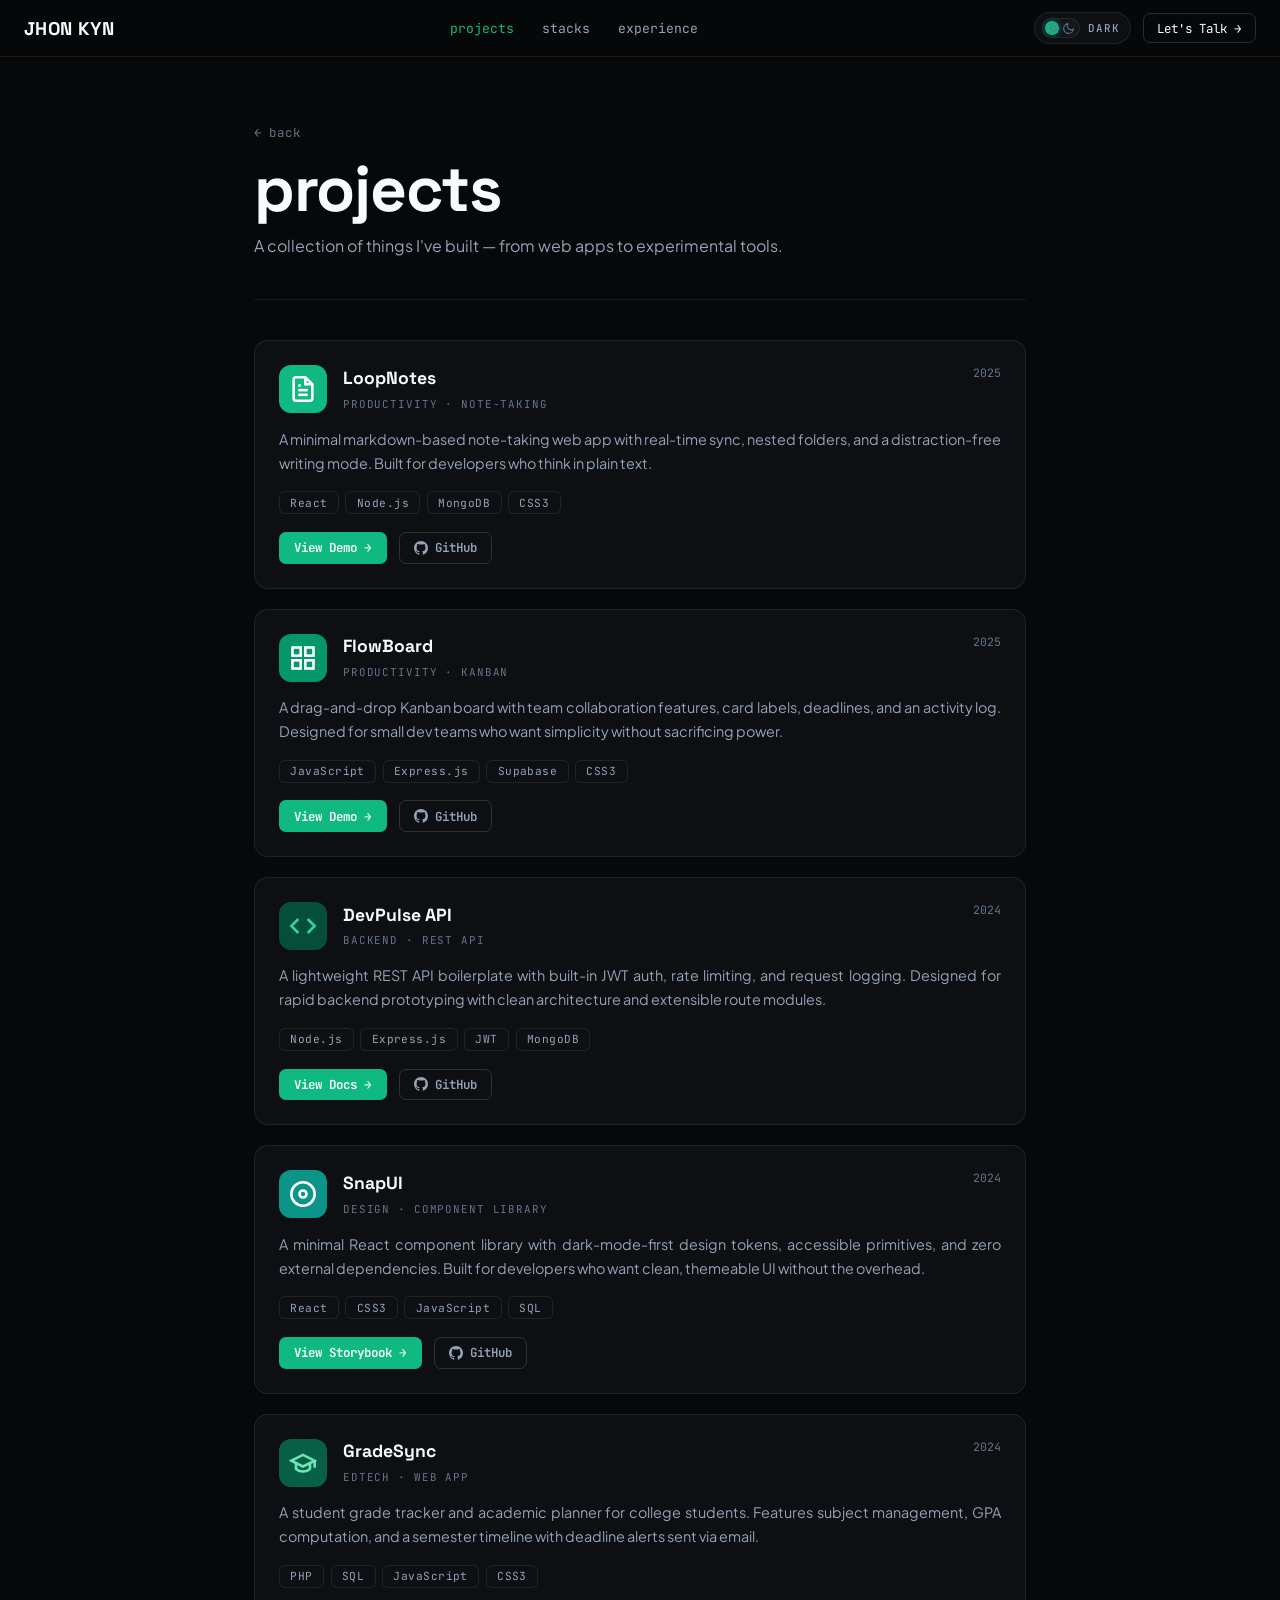
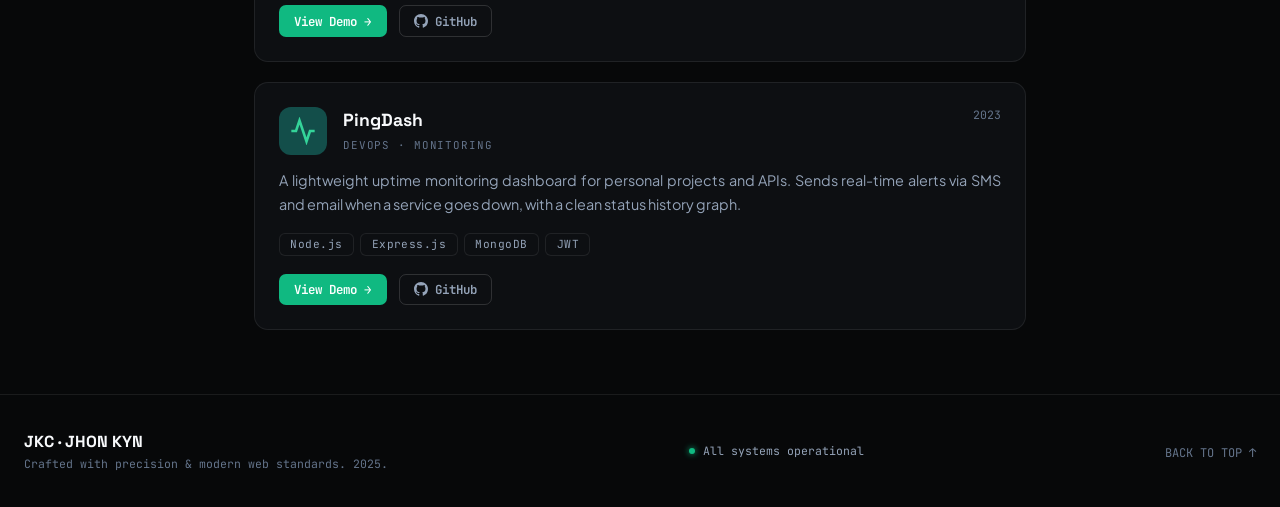
==== projects.html @ 09bbe8d1 "feat: move projects and stacks to dedicated screens, filter tech stack" ====
<!DOCTYPE html>
<html lang="en" data-theme="dark">
<head>
  <meta charset="UTF-8">
  <meta name="viewport" content="width=device-width, initial-scale=1.0">
  <title>Projects — Jhon Kyn Cabrigas</title>
  <link rel="preconnect" href="https://fonts.googleapis.com">
  <link rel="preconnect" href="https://fonts.gstatic.com" crossorigin>
  <link href="https://fonts.googleapis.com/css2?family=JetBrains+Mono:ital,wght@0,300;0,400;0,500;0,700;1,400&family=Plus+Jakarta+Sans:wght@300;400;500;600;700;800&family=Space+Grotesk:wght@400;500;600;700;900&display=swap" rel="stylesheet">
  <link rel="stylesheet" href="style.css">
  <link rel="stylesheet" href="subpage.css">
  <link rel="icon" type="image/svg+xml" href="data:image/svg+xml,<svg xmlns='http://www.w3.org/2000/svg' viewBox='0 0 100 100'><rect width='100' height='100' rx='20' fill='%2308090a'/><text x='50' y='64' font-family='sans-serif' font-size='42' font-weight='900' fill='%2310b981' text-anchor='middle'>JKC</text></svg>">
</head>
<body>

  <header class="site-header" id="site-header">
    <div class="header-inner">
      <a href="index.html" class="brand-identity">
        <span class="brand-name">JHON KYN</span>
      </a>

      <nav class="desktop-nav" aria-label="Main Navigation">
        <a href="projects.html" class="nav-link nav-active">projects</a>
        <a href="stacks.html" class="nav-link">stacks</a>
        <a href="index.html#experience" class="nav-link">experience</a>
      </nav>

      <div class="header-actions">
        <button id="theme-toggle" class="theme-toggle-btn" type="button" aria-label="Toggle dark/white theme">
          <div class="toggle-track">
            <span class="icon-sun">
              <svg width="13" height="13" viewBox="0 0 24 24" fill="none" stroke="currentColor" stroke-width="2" stroke-linecap="round" stroke-linejoin="round">
                <circle cx="12" cy="12" r="5"></circle>
                <line x1="12" y1="1" x2="12" y2="3"></line><line x1="12" y1="21" x2="12" y2="23"></line>
                <line x1="4.22" y1="4.22" x2="5.64" y2="5.64"></line><line x1="18.36" y1="18.36" x2="19.78" y2="19.78"></line>
                <line x1="1" y1="12" x2="3" y2="12"></line><line x1="21" y1="12" x2="23" y2="12"></line>
                <line x1="4.22" y1="19.78" x2="5.64" y2="18.36"></line><line x1="18.36" y1="5.64" x2="19.78" y2="4.22"></line>
              </svg>
            </span>
            <span class="icon-moon">
              <svg width="13" height="13" viewBox="0 0 24 24" fill="none" stroke="currentColor" stroke-width="2" stroke-linecap="round" stroke-linejoin="round">
                <path d="M21 12.79A9 9 0 1 1 11.21 3 7 7 0 0 0 21 12.79z"></path>
              </svg>
            </span>
            <span class="toggle-thumb"></span>
          </div>
          <span class="toggle-label" id="theme-label">Dark</span>
        </button>

        <a href="mailto:jhonkyncabrigas@gmail.com" class="btn-primary-ghost desktop-only-btn">Let's Talk &rarr;</a>

        <button id="mobile-menu-btn" class="mobile-menu-btn" type="button" aria-label="Open mobile menu">
          <span></span><span></span><span></span>
        </button>
      </div>
    </div>

    <div id="mobile-nav" class="mobile-nav">
      <div class="mobile-nav-links">
        <a href="projects.html" class="mobile-nav-link">Projects</a>
        <a href="stacks.html" class="mobile-nav-link">Stacks</a>
        <a href="index.html#experience" class="mobile-nav-link">Experience</a>
      </div>
      <div class="mobile-nav-footer">
        <p class="mobile-nav-work-label">For work, collabs &amp; everything else, reach me at</p>
        <a href="mailto:jhonkyncabrigas@gmail.com" class="mobile-nav-email">
          <svg width="15" height="15" viewBox="0 0 24 24" fill="none" stroke="currentColor" stroke-width="2">
            <rect x="2" y="4" width="20" height="16" rx="2"></rect>
            <polyline points="2,4 12,13 22,4"></polyline>
          </svg>
          jhonkyncabrigas@gmail.com
        </a>
      </div>
    </div>
  </header>

  <main class="subpage-main">
    <div class="subpage-container">

      <div class="subpage-hero">
        <a href="index.html" class="back-link">&larr; back</a>
        <h1 class="subpage-title">projects</h1>
        <p class="subpage-desc">A collection of things I've built — from web apps to experimental tools.</p>
      </div>

      <div class="projects-grid">

        <!-- Project 1: LoopNotes -->
        <article class="proj-card">
          <div class="proj-card-top">
            <div class="proj-icon" style="background:#10b981;">
              <svg width="28" height="28" viewBox="0 0 24 24" fill="none" stroke="#fff" stroke-width="2.2">
                <path d="M14 2H6a2 2 0 0 0-2 2v16a2 2 0 0 0 2 2h12a2 2 0 0 0 2-2V8z"></path>
                <polyline points="14 2 14 8 20 8"></polyline>
                <line x1="16" y1="13" x2="8" y2="13"></line>
                <line x1="16" y1="17" x2="8" y2="17"></line>
                <polyline points="10 9 9 9 8 9"></polyline>
              </svg>
            </div>
            <div class="proj-title-group">
              <h2 class="proj-name">LoopNotes</h2>
              <span class="proj-type">Productivity &middot; Note-Taking</span>
            </div>
            <span class="proj-year">2025</span>
          </div>
          <p class="proj-desc justified-text">
            A minimal markdown-based note-taking web app with real-time sync, nested folders, and a distraction-free writing mode. Built for developers who think in plain text.
          </p>
          <div class="proj-tags">
            <span class="proj-tag">React</span>
            <span class="proj-tag">Node.js</span>
            <span class="proj-tag">MongoDB</span>
            <span class="proj-tag">CSS3</span>
          </div>
          <div class="proj-links">
            <a href="javascript:void(0)" class="proj-link proj-link-primary">View Demo &rarr;</a>
            <a href="javascript:void(0)" class="proj-link proj-link-ghost">
              <svg width="14" height="14" viewBox="0 0 24 24" fill="currentColor"><path d="M12 0C5.37 0 0 5.37 0 12c0 5.31 3.435 9.795 8.205 11.385.6.105.825-.255.825-.57 0-.285-.015-1.23-.015-2.235-3.015.555-3.795-.735-4.035-1.41-.135-.345-.72-1.41-1.23-1.695-.42-.225-1.02-.78-.015-.795.945-.015 1.62.87 1.845 1.23 1.08 1.815 2.805 1.305 3.495.99.105-.78.42-1.305.765-1.605-2.67-.3-5.46-1.335-5.46-5.925 0-1.305.465-2.385 1.23-3.225-.12-.3-.54-1.53.12-3.18 0 0 1.005-.315 3.3 1.23.96-.27 1.98-.405 3-.405s2.04.135 3 .405c2.295-1.56 3.3-1.23 3.3-1.23.66 1.65.24 2.88.12 3.18.765.84 1.23 1.905 1.23 3.225 0 4.605-2.805 5.625-5.475 5.925.435.375.81 1.095.81 2.22 0 1.605-.015 2.895-.015 3.3 0 .315.225.69.825.57A12.02 12.02 0 0024 12c0-6.63-5.37-12-12-12z"/></svg>
              GitHub
            </a>
          </div>
        </article>

        <!-- Project 2: FlowBoard -->
        <article class="proj-card">
          <div class="proj-card-top">
            <div class="proj-icon" style="background:#059669;">
              <svg width="28" height="28" viewBox="0 0 24 24" fill="none" stroke="#fff" stroke-width="2.2">
                <rect x="3" y="3" width="7" height="7"></rect>
                <rect x="14" y="3" width="7" height="7"></rect>
                <rect x="14" y="14" width="7" height="7"></rect>
                <rect x="3" y="14" width="7" height="7"></rect>
              </svg>
            </div>
            <div class="proj-title-group">
              <h2 class="proj-name">FlowBoard</h2>
              <span class="proj-type">Productivity &middot; Kanban</span>
            </div>
            <span class="proj-year">2025</span>
          </div>
          <p class="proj-desc justified-text">
            A drag-and-drop Kanban board with team collaboration features, card labels, deadlines, and an activity log. Designed for small dev teams who want simplicity without sacrificing power.
          </p>
          <div class="proj-tags">
            <span class="proj-tag">JavaScript</span>
            <span class="proj-tag">Express.js</span>
            <span class="proj-tag">Supabase</span>
            <span class="proj-tag">CSS3</span>
          </div>
          <div class="proj-links">
            <a href="javascript:void(0)" class="proj-link proj-link-primary">View Demo &rarr;</a>
            <a href="javascript:void(0)" class="proj-link proj-link-ghost">
              <svg width="14" height="14" viewBox="0 0 24 24" fill="currentColor"><path d="M12 0C5.37 0 0 5.37 0 12c0 5.31 3.435 9.795 8.205 11.385.6.105.825-.255.825-.57 0-.285-.015-1.23-.015-2.235-3.015.555-3.795-.735-4.035-1.41-.135-.345-.72-1.41-1.23-1.695-.42-.225-1.02-.78-.015-.795.945-.015 1.62.87 1.845 1.23 1.08 1.815 2.805 1.305 3.495.99.105-.78.42-1.305.765-1.605-2.67-.3-5.46-1.335-5.46-5.925 0-1.305.465-2.385 1.23-3.225-.12-.3-.54-1.53.12-3.18 0 0 1.005-.315 3.3 1.23.96-.27 1.98-.405 3-.405s2.04.135 3 .405c2.295-1.56 3.3-1.23 3.3-1.23.66 1.65.24 2.88.12 3.18.765.84 1.23 1.905 1.23 3.225 0 4.605-2.805 5.625-5.475 5.925.435.375.81 1.095.81 2.22 0 1.605-.015 2.895-.015 3.3 0 .315.225.69.825.57A12.02 12.02 0 0024 12c0-6.63-5.37-12-12-12z"/></svg>
              GitHub
            </a>
          </div>
        </article>

        <!-- Project 3: DevPulse API -->
        <article class="proj-card">
          <div class="proj-card-top">
            <div class="proj-icon" style="background:#064e3b;">
              <svg width="28" height="28" viewBox="0 0 24 24" fill="none" stroke="#34d399" stroke-width="2.2">
                <polyline points="16 18 22 12 16 6"></polyline>
                <polyline points="8 6 2 12 8 18"></polyline>
              </svg>
            </div>
            <div class="proj-title-group">
              <h2 class="proj-name">DevPulse API</h2>
              <span class="proj-type">Backend &middot; REST API</span>
            </div>
            <span class="proj-year">2024</span>
          </div>
          <p class="proj-desc justified-text">
            A lightweight REST API boilerplate with built-in JWT auth, rate limiting, and request logging. Designed for rapid backend prototyping with clean architecture and extensible route modules.
          </p>
          <div class="proj-tags">
            <span class="proj-tag">Node.js</span>
            <span class="proj-tag">Express.js</span>
            <span class="proj-tag">JWT</span>
            <span class="proj-tag">MongoDB</span>
          </div>
          <div class="proj-links">
            <a href="javascript:void(0)" class="proj-link proj-link-primary">View Docs &rarr;</a>
            <a href="javascript:void(0)" class="proj-link proj-link-ghost">
              <svg width="14" height="14" viewBox="0 0 24 24" fill="currentColor"><path d="M12 0C5.37 0 0 5.37 0 12c0 5.31 3.435 9.795 8.205 11.385.6.105.825-.255.825-.57 0-.285-.015-1.23-.015-2.235-3.015.555-3.795-.735-4.035-1.41-.135-.345-.72-1.41-1.23-1.695-.42-.225-1.02-.78-.015-.795.945-.015 1.62.87 1.845 1.23 1.08 1.815 2.805 1.305 3.495.99.105-.78.42-1.305.765-1.605-2.67-.3-5.46-1.335-5.46-5.925 0-1.305.465-2.385 1.23-3.225-.12-.3-.54-1.53.12-3.18 0 0 1.005-.315 3.3 1.23.96-.27 1.98-.405 3-.405s2.04.135 3 .405c2.295-1.56 3.3-1.23 3.3-1.23.66 1.65.24 2.88.12 3.18.765.84 1.23 1.905 1.23 3.225 0 4.605-2.805 5.625-5.475 5.925.435.375.81 1.095.81 2.22 0 1.605-.015 2.895-.015 3.3 0 .315.225.69.825.57A12.02 12.02 0 0024 12c0-6.63-5.37-12-12-12z"/></svg>
              GitHub
            </a>
          </div>
        </article>

        <!-- Project 4: SnapUI -->
        <article class="proj-card">
          <div class="proj-card-top">
            <div class="proj-icon" style="background:#0d9488;">
              <svg width="28" height="28" viewBox="0 0 24 24" fill="none" stroke="#fff" stroke-width="2.2">
                <circle cx="12" cy="12" r="10"></circle>
                <circle cx="12" cy="12" r="3"></circle>
              </svg>
            </div>
            <div class="proj-title-group">
              <h2 class="proj-name">SnapUI</h2>
              <span class="proj-type">Design &middot; Component Library</span>
            </div>
            <span class="proj-year">2024</span>
          </div>
          <p class="proj-desc justified-text">
            A minimal React component library with dark-mode-first design tokens, accessible primitives, and zero external dependencies. Built for developers who want clean, themeable UI without the overhead.
          </p>
          <div class="proj-tags">
            <span class="proj-tag">React</span>
            <span class="proj-tag">CSS3</span>
            <span class="proj-tag">JavaScript</span>
            <span class="proj-tag">SQL</span>
          </div>
          <div class="proj-links">
            <a href="javascript:void(0)" class="proj-link proj-link-primary">View Storybook &rarr;</a>
            <a href="javascript:void(0)" class="proj-link proj-link-ghost">
              <svg width="14" height="14" viewBox="0 0 24 24" fill="currentColor"><path d="M12 0C5.37 0 0 5.37 0 12c0 5.31 3.435 9.795 8.205 11.385.6.105.825-.255.825-.57 0-.285-.015-1.23-.015-2.235-3.015.555-3.795-.735-4.035-1.41-.135-.345-.72-1.41-1.23-1.695-.42-.225-1.02-.78-.015-.795.945-.015 1.62.87 1.845 1.23 1.08 1.815 2.805 1.305 3.495.99.105-.78.42-1.305.765-1.605-2.67-.3-5.46-1.335-5.46-5.925 0-1.305.465-2.385 1.23-3.225-.12-.3-.54-1.53.12-3.18 0 0 1.005-.315 3.3 1.23.96-.27 1.98-.405 3-.405s2.04.135 3 .405c2.295-1.56 3.3-1.23 3.3-1.23.66 1.65.24 2.88.12 3.18.765.84 1.23 1.905 1.23 3.225 0 4.605-2.805 5.625-5.475 5.925.435.375.81 1.095.81 2.22 0 1.605-.015 2.895-.015 3.3 0 .315.225.69.825.57A12.02 12.02 0 0024 12c0-6.63-5.37-12-12-12z"/></svg>
              GitHub
            </a>
          </div>
        </article>

        <!-- Project 5: GradeSync -->
        <article class="proj-card">
          <div class="proj-card-top">
            <div class="proj-icon" style="background:#065f46;">
              <svg width="28" height="28" viewBox="0 0 24 24" fill="none" stroke="#6ee7b7" stroke-width="2.2">
                <path d="M22 10v6M2 10l10-5 10 5-10 5z"></path>
                <path d="M6 12v5c3 3 9 3 12 0v-5"></path>
              </svg>
            </div>
            <div class="proj-title-group">
              <h2 class="proj-name">GradeSync</h2>
              <span class="proj-type">EdTech &middot; Web App</span>
            </div>
            <span class="proj-year">2024</span>
          </div>
          <p class="proj-desc justified-text">
            A student grade tracker and academic planner for college students. Features subject management, GPA computation, and a semester timeline with deadline alerts sent via email.
          </p>
          <div class="proj-tags">
            <span class="proj-tag">PHP</span>
            <span class="proj-tag">SQL</span>
            <span class="proj-tag">JavaScript</span>
            <span class="proj-tag">CSS3</span>
          </div>
          <div class="proj-links">
            <a href="javascript:void(0)" class="proj-link proj-link-primary">View Demo &rarr;</a>
            <a href="javascript:void(0)" class="proj-link proj-link-ghost">
              <svg width="14" height="14" viewBox="0 0 24 24" fill="currentColor"><path d="M12 0C5.37 0 0 5.37 0 12c0 5.31 3.435 9.795 8.205 11.385.6.105.825-.255.825-.57 0-.285-.015-1.23-.015-2.235-3.015.555-3.795-.735-4.035-1.41-.135-.345-.72-1.41-1.23-1.695-.42-.225-1.02-.78-.015-.795.945-.015 1.62.87 1.845 1.23 1.08 1.815 2.805 1.305 3.495.99.105-.78.42-1.305.765-1.605-2.67-.3-5.46-1.335-5.46-5.925 0-1.305.465-2.385 1.23-3.225-.12-.3-.54-1.53.12-3.18 0 0 1.005-.315 3.3 1.23.96-.27 1.98-.405 3-.405s2.04.135 3 .405c2.295-1.56 3.3-1.23 3.3-1.23.66 1.65.24 2.88.12 3.18.765.84 1.23 1.905 1.23 3.225 0 4.605-2.805 5.625-5.475 5.925.435.375.81 1.095.81 2.22 0 1.605-.015 2.895-.015 3.3 0 .315.225.69.825.57A12.02 12.02 0 0024 12c0-6.63-5.37-12-12-12z"/></svg>
              GitHub
            </a>
          </div>
        </article>

        <!-- Project 6: PingDash -->
        <article class="proj-card">
          <div class="proj-card-top">
            <div class="proj-icon" style="background:#134e4a;">
              <svg width="28" height="28" viewBox="0 0 24 24" fill="none" stroke="#34d399" stroke-width="2.2">
                <path d="M22 12h-4l-3 9L9 3l-3 9H2"></path>
              </svg>
            </div>
            <div class="proj-title-group">
              <h2 class="proj-name">PingDash</h2>
              <span class="proj-type">DevOps &middot; Monitoring</span>
            </div>
            <span class="proj-year">2023</span>
          </div>
          <p class="proj-desc justified-text">
            A lightweight uptime monitoring dashboard for personal projects and APIs. Sends real-time alerts via SMS and email when a service goes down, with a clean status history graph.
          </p>
          <div class="proj-tags">
            <span class="proj-tag">Node.js</span>
            <span class="proj-tag">Express.js</span>
            <span class="proj-tag">MongoDB</span>
            <span class="proj-tag">JWT</span>
          </div>
          <div class="proj-links">
            <a href="javascript:void(0)" class="proj-link proj-link-primary">View Demo &rarr;</a>
            <a href="javascript:void(0)" class="proj-link proj-link-ghost">
              <svg width="14" height="14" viewBox="0 0 24 24" fill="currentColor"><path d="M12 0C5.37 0 0 5.37 0 12c0 5.31 3.435 9.795 8.205 11.385.6.105.825-.255.825-.57 0-.285-.015-1.23-.015-2.235-3.015.555-3.795-.735-4.035-1.41-.135-.345-.72-1.41-1.23-1.695-.42-.225-1.02-.78-.015-.795.945-.015 1.62.87 1.845 1.23 1.08 1.815 2.805 1.305 3.495.99.105-.78.42-1.305.765-1.605-2.67-.3-5.46-1.335-5.46-5.925 0-1.305.465-2.385 1.23-3.225-.12-.3-.54-1.53.12-3.18 0 0 1.005-.315 3.3 1.23.96-.27 1.98-.405 3-.405s2.04.135 3 .405c2.295-1.56 3.3-1.23 3.3-1.23.66 1.65.24 2.88.12 3.18.765.84 1.23 1.905 1.23 3.225 0 4.605-2.805 5.625-5.475 5.925.435.375.81 1.095.81 2.22 0 1.605-.015 2.895-.015 3.3 0 .315.225.69.825.57A12.02 12.02 0 0024 12c0-6.63-5.37-12-12-12z"/></svg>
              GitHub
            </a>
          </div>
        </article>

      </div>
    </div>
  </main>

  <footer class="site-footer">
    <div class="footer-inner">
      <div class="footer-left">
        <span class="footer-brand">JKC &middot; JHON KYN</span>
        <p class="footer-copy">Crafted with precision &amp; modern web standards. 2025.</p>
      </div>
      
      <div class="footer-center">
        <span class="footer-dot-status">
          <span class="pulse-dot"></span> All systems operational
        </span>
      </div>

      <div class="footer-right">
        <a href="#" class="back-to-top" aria-label="Back to top">
          <span>BACK TO TOP</span>
          <span class="arrow">&uarr;</span>
        </a>
      </div>
    </div>
  </footer>

  <script src="subpage.js"></script>
</body>
</html>
---- style.css ----
/* ==========================================================================
   JHON KYN CABRIGAS (JKC) — PORTFOLIO STYLESHEET
   Design System: Minimalist Cyber-Grotesque & Glowing Emerald Aesthetics
   Mobile-Optimized & Cross-Browser Responsive
   ========================================================================== */

/* --- CSS Variables & Theming --- */
:root {
  --font-display: 'Space Grotesk', -apple-system, BlinkMacSystemFont, sans-serif;
  --font-mono: 'JetBrains Mono', SFMono-Regular, Menlo, Monaco, Consolas, monospace;
  --font-body: 'Plus Jakarta Sans', -apple-system, BlinkMacSystemFont, sans-serif;

  --transition-fast: 0.18s cubic-bezier(0.16, 1, 0.3, 1);
  --transition-normal: 0.35s cubic-bezier(0.16, 1, 0.3, 1);
  --transition-slow: 0.65s cubic-bezier(0.16, 1, 0.3, 1);
}

/* ==========================================================================
   DARK THEME (Default)
   ========================================================================== */
html[data-theme="dark"] {
  --bg-primary: #070809;
  --bg-secondary: #0d0f12;
  --bg-tertiary: #13161c;
  --bg-card: #0d0f12;
  --bg-card-hover: #14171e;
  --bg-overlay: rgba(7, 8, 9, 0.92);
  
  --border-subtle: rgba(255, 255, 255, 0.08);
  --border-medium: rgba(255, 255, 255, 0.14);
  --border-highlight: rgba(16, 185, 129, 0.45);

  --text-primary: #f8fafc;
  --text-secondary: #94a3b8;
  --text-muted: #64748b;
  --text-inverse: #070809;

  /* Emerald Green Palette */
  --emerald-primary: #10b981;
  --emerald-bright: #34d399;
  --emerald-dark: #064e3b;
  --emerald-deep: #022c22;
  --emerald-glow-rgb: 16, 185, 129;
  
  /* Hero JKC Glow */
  --jkc-color: #10b981;
  --jkc-text-glow: 
    0 0 20px rgba(16, 185, 129, 0.85),
    0 0 50px rgba(16, 185, 129, 0.6),
    0 0 100px rgba(5, 150, 105, 0.45),
    0 0 170px rgba(6, 78, 59, 0.35);
  
  --card-shadow: 0 20px 45px -15px rgba(0, 0, 0, 0.85);
  --card-active-glow: 0 0 30px rgba(16, 185, 129, 0.25), 0 20px 50px -10px rgba(0, 0, 0, 0.9);
  
  --grid-line-color: rgba(255, 255, 255, 0.025);
}

/* ==========================================================================
   WHITE THEME
   ========================================================================== */
html[data-theme="light"] {
  --bg-primary: #f8fafc;
  --bg-secondary: #f1f5f9;
  --bg-tertiary: #e2e8f0;
  --bg-card: #ffffff;
  --bg-card-hover: #fcfdfe;
  --bg-overlay: rgba(248, 250, 252, 0.94);

  --border-subtle: rgba(15, 23, 42, 0.08);
  --border-medium: rgba(15, 23, 42, 0.16);
  --border-highlight: rgba(5, 150, 105, 0.45);

  --text-primary: #090d16;
  --text-secondary: #475569;
  --text-muted: #64748b;
  --text-inverse: #f8fafc;

  /* Rich Dark Emerald Green for High Contrast */
  --emerald-primary: #059669;
  --emerald-bright: #10b981;
  --emerald-dark: #047857;
  --emerald-deep: #064e3b;
  --emerald-glow-rgb: 5, 150, 105;

  --jkc-color: #047857;
  --jkc-text-glow: 
    0 0 25px rgba(5, 150, 105, 0.45),
    0 0 60px rgba(16, 185, 129, 0.35),
    0 0 110px rgba(4, 120, 87, 0.25);

  --card-shadow: 0 15px 35px -10px rgba(15, 23, 42, 0.08);
  --card-active-glow: 0 0 30px rgba(5, 150, 105, 0.2), 0 20px 40px -10px rgba(15, 23, 42, 0.12);

  --grid-line-color: rgba(15, 23, 42, 0.035);
}

/* --- Global Reset & Base Setup --- */
*, *::before, *::after {
  box-sizing: border-box;
  margin: 0;
  padding: 0;
}

html {
  scroll-behavior: smooth;
  font-size: 16px;
  background-color: var(--bg-primary);
  color: var(--text-primary);
  font-family: var(--font-body);
  -webkit-font-smoothing: antialiased;
  -moz-osx-font-smoothing: grayscale;
}

body {
  min-height: 100vh;
  background-color: var(--bg-primary);
  color: var(--text-primary);
  overflow-x: hidden;
  position: relative;
  transition: background-color var(--transition-normal), color var(--transition-normal);
}

/* Text Justification Utility */
.justified-text {
  text-align: justify;
  text-justify: inter-word;
  hyphens: auto;
}

/* Cursor Glow Aura */
.cursor-glow {
  position: fixed;
  width: 440px;
  height: 440px;
  border-radius: 50%;
  pointer-events: none;
  z-index: 1;
  transform: translate(-50%, -50%);
  background: radial-gradient(circle, rgba(var(--emerald-glow-rgb), 0.07) 0%, rgba(var(--emerald-glow-rgb), 0) 70%);
  transition: opacity 0.3s ease;
  will-change: transform;
}

@media (pointer: coarse) {
  .cursor-glow {
    display: none;
  }
}

/* ==========================================================================
   5-SECOND INTRO PREVIEW SCREEN
   ONLY "JKC" VISIBLE: PIXEL PARTICLE ASSEMBLY ANIMATION
   ========================================================================== */
.intro-screen {
  position: fixed;
  inset: 0;
  z-index: 99999;
  background-color: #030405;
  display: flex;
  align-items: center;
  justify-content: center;
  overflow: hidden;
  cursor: default;
  touch-action: none;
  user-select: none;
  -webkit-user-select: none;
  transition: opacity 0.8s cubic-bezier(0.16, 1, 0.3, 1), 
              visibility 0.8s cubic-bezier(0.16, 1, 0.3, 1),
              transform 0.8s cubic-bezier(0.16, 1, 0.3, 1),
              filter 0.8s cubic-bezier(0.16, 1, 0.3, 1);
}

.intro-screen.hide-intro {
  opacity: 0;
  visibility: hidden;
  transform: scale(1.05);
  filter: blur(14px);
  pointer-events: none;
}

.intro-bg-ambient {
  position: absolute;
  inset: 0;
  background: radial-gradient(circle at center, rgba(16, 185, 129, 0.15) 0%, rgba(2, 44, 34, 0.05) 50%, #030405 85%);
  pointer-events: none;
}

.pixel-canvas {
  position: absolute;
  top: 0;
  left: 0;
  width: 100%;
  height: 100%;
  pointer-events: none;
  z-index: 2;
}

/* ==========================================================================
   SITE HEADER & NAVIGATION (Straight, Slim & Compact)
   ========================================================================== */
.site-header {
  position: fixed;
  top: 0;
  left: 0;
  right: 0;
  z-index: 1000;
  background: var(--bg-overlay);
  backdrop-filter: blur(16px);
  -webkit-backdrop-filter: blur(16px);
  border-bottom: 1px solid var(--border-subtle);
  transition: background-color var(--transition-normal), border-color var(--transition-normal);
}

.header-inner {
  max-width: 1360px;
  margin: 0 auto;
  padding: 0.65rem 1.5rem;
  display: flex;
  align-items: center;
  justify-content: space-between;
  gap: 1rem;
  height: 56px;
}

/* Upper Left: JHON KYN */
.brand-identity {
  display: flex;
  align-items: center;
  gap: 0.65rem;
  text-decoration: none;
  white-space: nowrap;
}

.brand-name {
  font-family: var(--font-display);
  font-size: 1.15rem;
  font-weight: 800;
  letter-spacing: 0.02em;
  color: var(--text-primary);
  text-transform: uppercase;
  transition: color var(--transition-fast);
}

.brand-identity:hover .brand-name {
  color: var(--emerald-primary);
}

.brand-status {
  display: inline-flex;
  align-items: center;
  gap: 0.35rem;
  font-family: var(--font-mono);
  font-size: 0.68rem;
  color: var(--text-muted);
  letter-spacing: 0.04em;
  background: var(--bg-tertiary);
  padding: 0.15rem 0.5rem;
  border-radius: 9999px;
  border: 1px solid var(--border-subtle);
}

.pulse-dot {
  width: 6px;
  height: 6px;
  background-color: var(--emerald-primary);
  border-radius: 50%;
  display: inline-block;
  box-shadow: 0 0 6px var(--emerald-primary);
  animation: pulseDot 2s infinite ease-in-out;
}

@keyframes pulseDot {
  0%, 100% { opacity: 1; transform: scale(1); }
  50% { opacity: 0.4; transform: scale(0.85); }
}

.desktop-nav {
  display: flex;
  align-items: center;
  gap: 1.75rem;
}

.nav-link {
  font-family: var(--font-mono);
  font-size: 0.82rem;
  text-decoration: none;
  color: var(--text-secondary);
  transition: color var(--transition-fast);
  display: inline-flex;
  align-items: center;
  gap: 0.3rem;
}

.nav-num {
  color: var(--emerald-primary);
  font-size: 0.7rem;
  opacity: 0.85;
}

.nav-link:hover {
  color: var(--text-primary);
}

.header-actions {
  display: flex;
  align-items: center;
  gap: 0.75rem;
}

.theme-toggle-btn {
  display: flex;
  align-items: center;
  gap: 0.5rem;
  background: var(--bg-card);
  border: 1px solid var(--border-subtle);
  padding: 0.3rem 0.65rem 0.3rem 0.45rem;
  border-radius: 9999px;
  cursor: pointer;
  color: var(--text-secondary);
  font-family: var(--font-mono);
  font-size: 0.72rem;
  font-weight: 500;
  transition: all var(--transition-fast);
  outline: none;
  white-space: nowrap;
}

.theme-toggle-btn:hover {
  border-color: var(--border-highlight);
  color: var(--text-primary);
  box-shadow: 0 0 12px rgba(var(--emerald-glow-rgb), 0.15);
}

.toggle-track {
  width: 38px;
  height: 20px;
  background: var(--bg-tertiary);
  border-radius: 9999px;
  position: relative;
  display: flex;
  align-items: center;
  justify-content: space-between;
  padding: 0 4px;
  border: 1px solid var(--border-subtle);
}

.icon-sun, .icon-moon {
  display: flex;
  align-items: center;
  justify-content: center;
  z-index: 1;
  color: var(--text-muted);
}

.toggle-thumb {
  position: absolute;
  top: 2px;
  left: 2px;
  width: 14px;
  height: 14px;
  background: var(--emerald-primary);
  border-radius: 50%;
  transition: transform var(--transition-fast);
  box-shadow: 0 0 6px rgba(var(--emerald-glow-rgb), 0.5);
}

html[data-theme="light"] .toggle-thumb {
  transform: translateX(18px);
}

.toggle-label {
  text-transform: uppercase;
  letter-spacing: 0.08em;
  font-size: 0.68rem;
}

.btn-primary-ghost {
  display: inline-flex;
  align-items: center;
  gap: 0.4rem;
  font-family: var(--font-mono);
  font-size: 0.78rem;
  text-decoration: none;
  color: var(--text-primary);
  background: transparent;
  border: 1px solid var(--border-medium);
  padding: 0.35rem 0.85rem;
  border-radius: 7px;
  transition: all var(--transition-fast);
  white-space: nowrap;
}

.btn-primary-ghost:hover {
  border-color: var(--emerald-primary);
  color: var(--emerald-primary);
  box-shadow: 0 0 14px rgba(var(--emerald-glow-rgb), 0.2);
}

.btn-primary {
  display: inline-flex;
  align-items: center;
  gap: 0.55rem;
  font-family: var(--font-mono);
  font-size: 0.82rem;
  font-weight: 600;
  text-decoration: none;
  background: var(--emerald-primary);
  color: #ffffff;
  padding: 0.75rem 1.45rem;
  border-radius: 8px;
  border: none;
  cursor: pointer;
  box-shadow: 0 0 18px rgba(var(--emerald-glow-rgb), 0.35);
  transition: all var(--transition-fast);
}

.btn-primary:hover {
  background: var(--emerald-bright);
  color: #070809;
  transform: translateY(-2px);
  box-shadow: 0 0 28px rgba(var(--emerald-glow-rgb), 0.6);
}

.btn-secondary {
  display: inline-flex;
  align-items: center;
  gap: 0.55rem;
  font-family: var(--font-mono);
  font-size: 0.82rem;
  text-decoration: none;
  background: var(--bg-card);
  color: var(--text-primary);
  border: 1px solid var(--border-medium);
  padding: 0.75rem 1.45rem;
  border-radius: 8px;
  transition: all var(--transition-fast);
}

.btn-secondary:hover {
  border-color: var(--border-highlight);
  background: var(--bg-card-hover);
  transform: translateY(-2px);
}

.mobile-menu-btn {
  display: none;
  flex-direction: column;
  justify-content: center;
  gap: 4px;
  background: transparent;
  border: 1px solid var(--border-subtle);
  padding: 0.45rem;
  border-radius: 6px;
  cursor: pointer;
  width: 34px;
  height: 34px;
}

.mobile-menu-btn span {
  display: block;
  width: 18px;
  height: 2px;
  background-color: var(--text-primary);
  transition: var(--transition-fast);
}

.mobile-nav {
  display: none;
  flex-direction: column;
  padding: 1.5rem 1.5rem 2rem;
  background: var(--bg-card);
  border-top: 1px solid var(--border-subtle);
  gap: 0;
  opacity: 0;
  transform: translateY(-8px);
  transition: opacity 0.25s ease, transform 0.25s ease;
}

.mobile-nav.open {
  display: flex;
  opacity: 1;
  transform: translateY(0);
}

.mobile-nav-links {
  display: flex;
  flex-direction: column;
  gap: 0;
  margin-bottom: 2rem;
}

.mobile-nav-link {
  font-family: var(--font-display);
  font-size: 1.15rem;
  font-weight: 600;
  text-decoration: none;
  color: var(--text-primary);
  padding: 0.85rem 0;
  border-bottom: 1px solid var(--border-subtle);
  transition: color var(--transition-fast);
  display: block;
}

.mobile-nav-link:first-child {
  border-top: 1px solid var(--border-subtle);
}

.mobile-nav-link:hover {
  color: var(--emerald-primary);
}

.mobile-nav-footer {
  margin-top: auto;
  padding-top: 1.25rem;
  border-top: 1px solid var(--border-subtle);
}

.mobile-nav-work-label {
  font-family: var(--font-mono);
  font-size: 0.72rem;
  color: var(--text-muted);
  letter-spacing: 0.03em;
  margin-bottom: 0.5rem;
  line-height: 1.5;
}

.mobile-nav-email {
  display: inline-flex;
  align-items: center;
  gap: 0.5rem;
  font-family: var(--font-mono);
  font-size: 0.82rem;
  color: var(--text-primary);
  text-decoration: none;
  transition: color var(--transition-fast);
}

.mobile-nav-email:hover {
  color: var(--emerald-primary);
}

/* Anchor-only sections (no visual content, just scroll targets) */
.about-anchor-only {
  height: 0;
  margin: 0;
  padding: 0;
  overflow: hidden;
}

/* ==========================================================================
   HERO SECTION:
   PROMINENTLY LARGE GLOWING JKC BEHIND, FACE IN FRONT WITH FADED SHOULDERS
   ========================================================================== */
.hero-section {
  position: relative;
  min-height: 94vh;
  padding-top: 4.8rem;
  padding-bottom: 2.5rem;
  display: flex;
  align-items: center;
  justify-content: center;
  overflow: hidden;
}

.hero-grid-pattern {
  position: absolute;
  inset: 0;
  background-image: 
    linear-gradient(to right, var(--grid-line-color) 1px, transparent 1px),
    linear-gradient(to bottom, var(--grid-line-color) 1px, transparent 1px);
  background-size: 50px 50px;
  mask-image: radial-gradient(circle at center, black 40%, transparent 90%);
  -webkit-mask-image: radial-gradient(circle at center, black 40%, transparent 90%);
  pointer-events: none;
}

.hero-emerald-orb {
  position: absolute;
  border-radius: 50%;
  filter: blur(80px);
  pointer-events: none;
  opacity: 0.3;
}

.hero-orb-1 {
  width: 400px;
  height: 400px;
  background: radial-gradient(circle, var(--emerald-primary) 0%, transparent 70%);
  top: 25%;
  left: 20%;
  animation: floatOrb 12s ease-in-out infinite alternate;
}

.hero-orb-2 {
  width: 450px;
  height: 450px;
  background: radial-gradient(circle, var(--emerald-dark) 0%, transparent 70%);
  top: 30%;
  right: 15%;
  animation: floatOrb 15s ease-in-out infinite alternate-reverse;
}

@keyframes floatOrb {
  0% { transform: translate(0, 0) scale(1); }
  100% { transform: translate(35px, -25px) scale(1.12); }
}

.hero-container {
  width: 100%;
  max-width: 1360px;
  margin: 0 auto;
  padding: 0 1.5rem;
  display: flex;
  flex-direction: column;
  align-items: center;
  position: relative;
  z-index: 2;
}

.terminal-prompt {
  color: var(--emerald-primary);
  font-weight: 700;
  margin-right: 0.3rem;
}

.hero-roles-banner {
  display: flex;
  align-items: center;
  gap: 0.65rem;
  font-family: var(--font-mono);
  font-size: 0.8rem;
  font-weight: 700;
  letter-spacing: 0.12em;
  color: var(--text-primary);
}

.role-divider {
  color: var(--emerald-primary);
}

/* ==========================================================================
   THE HERO STAGE:
   PROMINENTLY LARGE JKC EXTENDING ACROSS THE BACKGROUND
   ========================================================================== */
.hero-stage {
  position: relative;
  width: 100%;
  max-width: 920px;
  min-height: 440px;
  height: 52vh;
  display: flex;
  align-items: flex-end;
  justify-content: center;
  margin: 0.5rem 0 1.5rem;
}

/* Background Title: Large Glowing JKC */
.hero-bg-title-wrapper {
  position: absolute;
  top: 44%;
  left: 50%;
  transform: translate(-50%, -50%);
  width: 100%;
  text-align: center;
  z-index: 1;
  pointer-events: none;
  user-select: none;
}

.hero-title-halo {
  position: absolute;
  top: 50%;
  left: 50%;
  transform: translate(-50%, -50%);
  width: 80%;
  height: 120px;
  background: radial-gradient(ellipse at center, rgba(var(--emerald-glow-rgb), 0.4) 0%, transparent 75%);
  filter: blur(40px);
}

/* JKC TEXT: Noticeably Larger & Prominent */
.hero-bg-title {
  font-family: var(--font-display);
  font-size: clamp(8.5rem, 26vw, 22rem);
  font-weight: 900;
  line-height: 0.82;
  letter-spacing: 0.05em;
  text-transform: uppercase;
  color: var(--jkc-color);
  text-shadow: var(--jkc-text-glow);
  margin: 0;
  transition: color var(--transition-normal), text-shadow var(--transition-normal);
  animation: jkcGlowPulse 4s ease-in-out infinite alternate;
}

@keyframes jkcGlowPulse {
  0% { filter: brightness(0.95); }
  100% { filter: brightness(1.2); }
}

/* Foreground Portrait with Faded Shoulders & Bottom */
.hero-portrait-container {
  position: relative;
  z-index: 2;
  display: flex;
  justify-content: center;
  align-items: flex-end;
  max-height: 100%;
  width: auto;
}

.portrait-glow-backing {
  position: absolute;
  bottom: 8%;
  width: 75%;
  height: 55%;
  background: radial-gradient(circle at center, rgba(var(--emerald-glow-rgb), 0.16) 0%, transparent 70%);
  filter: blur(30px);
  z-index: -1;
}

.hero-portrait {
  /* Soft 360-degree elliptical gradient mask that melts shoulder edges & bottom */
  mask-image: radial-gradient(
    ellipse 72% 64% at 50% 38%, 
    #000 32%, 
    rgba(0, 0, 0, 0.92) 52%, 
    rgba(0, 0, 0, 0.5) 70%, 
    rgba(0, 0, 0, 0.15) 85%, 
    transparent 98%
  );
  -webkit-mask-image: radial-gradient(
    ellipse 72% 64% at 50% 38%, 
    #000 32%, 
    rgba(0, 0, 0, 0.92) 52%, 
    rgba(0, 0, 0, 0.5) 70%, 
    rgba(0, 0, 0, 0.15) 85%, 
    transparent 98%
  );
  max-height: 430px;
  height: 48vh;
  width: auto;
  max-width: 320px;
  object-fit: contain;
  display: block;
  filter: drop-shadow(0 12px 30px rgba(0, 0, 0, 0.45));
  transition: transform 0.25s cubic-bezier(0.16, 1, 0.3, 1);
  transform-origin: bottom center;
}

/* Floating Badges (Desktop) */
.floating-badge {
  position: absolute;
  z-index: 3;
  display: flex;
  align-items: center;
  gap: 0.75rem;
  background: var(--bg-card);
  backdrop-filter: blur(12px);
  -webkit-backdrop-filter: blur(12px);
  border: 1px solid var(--border-medium);
  padding: 0.55rem 0.9rem;
  border-radius: 12px;
  box-shadow: var(--card-shadow);
  transition: all var(--transition-fast);
}

.floating-badge:hover {
  border-color: var(--border-highlight);
  transform: translateY(-4px);
  box-shadow: var(--card-active-glow);
}

.badge-left {
  left: 2%;
  bottom: 18%;
}

.badge-right {
  right: 2%;
  bottom: 26%;
}

.badge-icon {
  width: 34px;
  height: 34px;
  border-radius: 8px;
  background: rgba(var(--emerald-glow-rgb), 0.12);
  color: var(--emerald-primary);
  display: flex;
  align-items: center;
  justify-content: center;
}

.badge-text {
  display: flex;
  flex-direction: column;
}

.badge-sub {
  font-family: var(--font-mono);
  font-size: 0.62rem;
  letter-spacing: 0.08em;
  color: var(--text-muted);
}

.badge-title {
  font-family: var(--font-display);
  font-size: 0.84rem;
  font-weight: 700;
  color: var(--text-primary);
}

.hero-bottom-actions {
  display: flex;
  flex-direction: column;
  align-items: center;
  text-align: center;
  gap: 1.15rem;
  max-width: 640px;
}

/* Roles below portrait */
.hero-roles-below {
  display: flex;
  align-items: center;
  gap: 0.65rem;
  font-family: var(--font-mono);
  font-size: 0.78rem;
  font-weight: 700;
  letter-spacing: 0.12em;
  color: var(--text-secondary);
  margin-top: 0.25rem;
}

.role-chip-below { color: var(--text-primary); }
.role-divider-below { color: var(--emerald-primary); }

/* Inline AI stack images in hero description */
.ai-stack-inline {
  display: inline-flex;
  align-items: center;
  gap: 2px;
  vertical-align: middle;
  margin: 0 4px;
}

.inline-ai-img {
  width: 22px;
  height: 22px;
  border-radius: 5px;
  object-fit: cover;
  filter: grayscale(60%);
  border: 1px solid var(--border-subtle);
  transition: filter 0.2s ease;
  margin: 0 1px;
}

.inline-ai-img:hover {
  filter: grayscale(0%);
}

/* Hero social pills (GitHub, Facebook, Instagram) */
.hero-social-links {
  display: flex;
  align-items: center;
  gap: 0.65rem;
  flex-wrap: wrap;
  justify-content: center;
}

.hero-social-pill {
  display: inline-flex;
  align-items: center;
  gap: 0.4rem;
  font-family: var(--font-mono);
  font-size: 0.78rem;
  text-decoration: none;
  color: var(--text-secondary);
  border: 1px solid var(--border-subtle);
  padding: 0.4rem 0.9rem;
  border-radius: 9999px;
  transition: all var(--transition-fast);
  background: transparent;
}

.hero-social-pill em {
  font-style: italic;
  font-weight: 600;
}

.hero-social-pill:hover {
  color: var(--emerald-primary);
  border-color: var(--border-highlight);
  background: rgba(var(--emerald-glow-rgb), 0.06);
  transform: translateY(-2px);
}

.hero-subline {
  font-size: 1rem;
  line-height: 1.6;
  color: var(--text-secondary);
}

.hero-btn-group {
  display: flex;
  align-items: center;
  gap: 0.85rem;
  flex-wrap: wrap;
  justify-content: center;
}

.hero-scroll-cue {
  display: inline-flex;
  flex-direction: column;
  align-items: center;
  gap: 0.2rem;
  font-family: var(--font-mono);
  font-size: 0.65rem;
  letter-spacing: 0.15em;
  color: var(--text-muted);
  text-decoration: none;
  margin-top: 0.5rem;
  transition: color var(--transition-fast);
}

.hero-scroll-cue:hover {
  color: var(--emerald-primary);
}

.scroll-arrow {
  color: var(--emerald-primary);
  animation: bounceArrow 2s infinite ease-in-out;
}

@keyframes bounceArrow {
  0%, 100% { transform: translateY(0); }
  50% { transform: translateY(5px); }
}

/* ==========================================================================
   QUICK NAVIGATION SECTION (Separate Screens: Projects & Stacks)
   ========================================================================== */
.quick-nav-section {
  padding: 3.5rem 0;
  border-top: 1px solid var(--border-subtle);
  border-bottom: 1px solid var(--border-subtle);
  background: rgba(var(--emerald-glow-rgb), 0.015);
}

.quick-nav-grid {
  display: grid;
  grid-template-columns: repeat(auto-fit, minmax(280px, 1fr));
  gap: 1.5rem;
}

.quick-nav-card {
  display: flex;
  flex-direction: column;
  background: var(--bg-card);
  border: 1px solid var(--border-medium);
  border-radius: 14px;
  padding: 1.8rem;
  text-decoration: none;
  color: var(--text-primary);
  transition: all var(--transition-fast);
  position: relative;
  overflow: hidden;
}

.quick-nav-card:hover {
  border-color: var(--emerald-primary);
  transform: translateY(-3px);
  box-shadow: 0 12px 35px -10px rgba(var(--emerald-glow-rgb), 0.25);
}

.quick-nav-header {
  display: flex;
  align-items: center;
  justify-content: space-between;
  margin-bottom: 1rem;
}

.quick-nav-num {
  font-family: var(--font-mono);
  font-size: 0.78rem;
  color: var(--emerald-primary);
  letter-spacing: 0.1em;
}

.quick-nav-arrow {
  color: var(--text-muted);
  font-size: 1.1rem;
  transition: transform var(--transition-fast), color var(--transition-fast);
}

.quick-nav-card:hover .quick-nav-arrow {
  transform: translateX(4px);
  color: var(--emerald-primary);
}

.quick-nav-title {
  font-family: var(--font-display);
  font-size: 1.45rem;
  font-weight: 700;
  margin-bottom: 0.5rem;
  color: var(--text-primary);
}

.quick-nav-desc {
  font-size: 0.88rem;
  color: var(--text-secondary);
  line-height: 1.55;
  margin-bottom: 1.4rem;
  flex-grow: 1;
}

.quick-nav-footer {
  margin-top: auto;
}

.quick-nav-tag {
  font-family: var(--font-mono);
  font-size: 0.76rem;
  color: var(--emerald-primary);
  font-weight: 600;
}

/* ==========================================================================
   GENERIC SECTION CONTAINERS & HEADERS
   ========================================================================== */
.section-block {
  padding: 5.5rem 0;
  position: relative;
  border-top: 1px solid var(--border-subtle);
}

.section-container {
  max-width: 1360px;
  margin: 0 auto;
  padding: 0 1.5rem;
}

.section-header {
  display: flex;
  align-items: center;
  justify-content: space-between;
  margin-bottom: 2.5rem;
  padding-bottom: 0.85rem;
  border-bottom: 1px solid var(--border-subtle);
}

.section-tag-wrap {
  display: flex;
  align-items: center;
  gap: 0.65rem;
}

.section-index {
  font-family: var(--font-mono);
  font-size: 1.1rem;
  font-weight: 500;
  color: var(--text-muted);
}

.section-dash {
  color: var(--text-muted);
}

.section-heading {
  font-family: var(--font-mono);
  font-size: 1.15rem;
  font-weight: 500;
  letter-spacing: -0.01em;
  color: var(--text-primary);
  text-transform: lowercase;
}

.section-sub-label {
  font-family: var(--font-mono);
  font-size: 0.72rem;
  letter-spacing: 0.12em;
  color: var(--text-muted);
}

.section-action-link {
  font-family: var(--font-mono);
  font-size: 0.82rem;
  font-weight: 500;
  letter-spacing: 0.08em;
  text-decoration: none;
  color: var(--text-secondary);
  display: inline-flex;
  align-items: center;
  gap: 0.35rem;
  transition: all var(--transition-fast);
}

.section-action-link:hover {
  color: var(--emerald-primary);
}

.section-action-link .arrow {
  color: var(--emerald-primary);
  transition: transform var(--transition-fast);
}

.section-action-link:hover .arrow {
  transform: translateX(4px);
}

/* ==========================================================================
   01 — ABOUT / PROFILE SECTION
   ========================================================================== */
.about-card-single {
  background: var(--bg-card);
  border: 1px solid var(--border-subtle);
  border-radius: 20px;
  padding: 2.75rem;
  box-shadow: var(--card-shadow);
  position: relative;
  overflow: hidden;
  max-width: 900px;
  margin: 0 auto;
}

.about-card-single::before {
  content: "";
  position: absolute;
  top: 0;
  left: 0;
  right: 0;
  height: 2px;
  background: linear-gradient(90deg, transparent, var(--emerald-primary), transparent);
}

.bio-badge-tag {
  display: inline-flex;
  align-items: center;
  gap: 0.5rem;
  font-family: var(--font-mono);
  font-size: 0.7rem;
  font-weight: 600;
  letter-spacing: 0.1em;
  color: var(--emerald-primary);
  background: rgba(var(--emerald-glow-rgb), 0.1);
  border: 1px solid rgba(var(--emerald-glow-rgb), 0.25);
  padding: 0.3rem 0.8rem;
  border-radius: 9999px;
  margin-bottom: 1.25rem;
}

.emerald-dot {
  width: 6px;
  height: 6px;
  border-radius: 50%;
  background: var(--emerald-primary);
}

.bio-headline {
  font-family: var(--font-display);
  font-size: 1.7rem;
  font-weight: 700;
  line-height: 1.35;
  color: var(--text-primary);
  margin-bottom: 1.25rem;
}

.text-glow-accent {
  color: var(--emerald-primary);
}

.bio-paragraphs {
  display: flex;
  flex-direction: column;
  gap: 1rem;
  font-size: 0.98rem;
  line-height: 1.65;
  color: var(--text-secondary);
}

.bio-metrics-row {
  display: grid;
  grid-template-columns: repeat(3, 1fr);
  gap: 1rem;
  margin-top: 2rem;
  padding-top: 1.75rem;
  border-top: 1px solid var(--border-subtle);
}

.metric-box {
  display: flex;
  flex-direction: column;
  gap: 0.25rem;
}

.metric-num {
  font-family: var(--font-mono);
  font-size: 1.6rem;
  font-weight: 700;
  color: var(--emerald-primary);
}

.metric-label {
  font-family: var(--font-mono);
  font-size: 0.68rem;
  color: var(--text-muted);
  line-height: 1.35;
}

/* ==========================================================================
   02 — PROJECTS SECTION: 3D INTERACTIVE CAROUSEL
   ========================================================================== */
.carousel-outer-wrapper {
  position: relative;
  width: 100%;
  display: flex;
  flex-direction: column;
  align-items: center;
}

.carousel-controls-top {
  margin-bottom: 1.75rem;
}

.carousel-hint {
  font-family: var(--font-mono);
  font-size: 0.7rem;
  letter-spacing: 0.12em;
  color: var(--text-muted);
  display: inline-flex;
  align-items: center;
  gap: 0.5rem;
}

.carousel-stage {
  position: relative;
  width: 100%;
  max-width: 1050px;
  height: 560px;
  perspective: 1200px;
  display: flex;
  align-items: center;
  justify-content: center;
}

.project-card {
  position: absolute;
  width: 90%;
  max-width: 500px;
  cursor: pointer;
  user-select: none;
  transition: transform 0.55s cubic-bezier(0.16, 1, 0.3, 1),
              opacity 0.55s cubic-bezier(0.16, 1, 0.3, 1),
              filter 0.55s cubic-bezier(0.16, 1, 0.3, 1),
              box-shadow 0.55s cubic-bezier(0.16, 1, 0.3, 1);
  transform-style: preserve-3d;
  will-change: transform, opacity;
  outline: none;
}

.card-glass-frame {
  background: var(--bg-card);
  border: 1px solid var(--border-medium);
  border-radius: 26px;
  padding: 2rem;
  box-shadow: var(--card-shadow);
  display: flex;
  flex-direction: column;
  gap: 1.15rem;
  position: relative;
  overflow: hidden;
}

.project-card.active {
  z-index: 10;
  transform: translate3d(0, 0, 0) scale(1);
  opacity: 1;
  filter: blur(0px);
  cursor: default;
}

.project-card.active .card-glass-frame {
  border-color: var(--border-highlight);
  box-shadow: var(--card-active-glow);
}

.project-card.prev {
  z-index: 5;
  transform: translate3d(-320px, 0, -100px) scale(0.84) rotateY(18deg);
  opacity: 0.55;
  filter: blur(1.5px);
}

.project-card.prev:hover {
  opacity: 0.85;
  filter: blur(0px);
  transform: translate3d(-310px, -6px, -80px) scale(0.86) rotateY(14deg);
}

.project-card.next {
  z-index: 5;
  transform: translate3d(320px, 0, -100px) scale(0.84) rotateY(-18deg);
  opacity: 0.55;
  filter: blur(1.5px);
}

.project-card.next:hover {
  opacity: 0.85;
  filter: blur(0px);
  transform: translate3d(310px, -6px, -80px) scale(0.86) rotateY(-14deg);
}

.card-tags-row {
  display: flex;
  flex-wrap: wrap;
  gap: 0.4rem;
}

.card-pill {
  font-family: var(--font-mono);
  font-size: 0.65rem;
  font-weight: 500;
  letter-spacing: 0.04em;
  padding: 0.3rem 0.65rem;
  border-radius: 9999px;
  background: var(--bg-tertiary);
  color: var(--text-secondary);
  border: 1px solid var(--border-subtle);
  white-space: nowrap;
}

.pill-highlight {
  background: rgba(var(--emerald-glow-rgb), 0.15);
  border-color: rgba(var(--emerald-glow-rgb), 0.4);
  color: var(--emerald-primary);
  font-weight: 700;
}

.card-brand-row {
  display: flex;
  align-items: center;
  gap: 1.15rem;
}

.app-icon {
  flex-shrink: 0;
  width: 52px;
  height: 52px;
  border-radius: 14px;
  overflow: hidden;
  box-shadow: 0 8px 18px rgba(0, 0, 0, 0.25);
  display: flex;
  align-items: center;
  justify-content: center;
}

.app-title-group {
  display: flex;
  flex-direction: column;
  gap: 0.15rem;
}

.app-title {
  font-family: var(--font-mono);
  font-size: 1.2rem;
  font-weight: 700;
  color: var(--text-primary);
  letter-spacing: -0.01em;
}

.app-category {
  font-family: var(--font-mono);
  font-size: 0.65rem;
  letter-spacing: 0.08em;
  color: var(--emerald-primary);
}

.app-description {
  font-size: 0.92rem;
  line-height: 1.6;
  color: var(--text-secondary);
  min-height: 4.5rem;
}

.card-tech-chips {
  display: flex;
  flex-wrap: wrap;
  gap: 0.4rem;
}

.tech-chip {
  font-family: var(--font-mono);
  font-size: 0.68rem;
  color: var(--text-muted);
  background: var(--bg-primary);
  border: 1px solid var(--border-subtle);
  padding: 0.2rem 0.55rem;
  border-radius: 6px;
}

.store-buttons-row {
  display: flex;
  align-items: center;
  gap: 0.75rem;
  margin-top: 0.4rem;
}

.store-badge-btn {
  flex: 1;
  display: inline-flex;
  align-items: center;
  justify-content: center;
  gap: 0.55rem;
  background: #000000;
  color: #ffffff;
  border: 1px solid rgba(255, 255, 255, 0.2);
  border-radius: 11px;
  padding: 0.5rem 0.75rem;
  text-decoration: none;
  transition: all var(--transition-fast);
}

html[data-theme="light"] .store-badge-btn {
  background: #090d16;
  border-color: rgba(0, 0, 0, 0.3);
}

.store-badge-btn:hover {
  border-color: var(--emerald-primary);
  transform: translateY(-2px);
  box-shadow: 0 6px 16px rgba(var(--emerald-glow-rgb), 0.25);
}

.store-text {
  display: flex;
  flex-direction: column;
  text-align: left;
}

.store-sub {
  font-size: 0.55rem;
  letter-spacing: 0.05em;
  text-transform: uppercase;
  color: #a1a1aa;
}

.store-name {
  font-size: 0.82rem;
  font-weight: 700;
  line-height: 1.1;
  color: #ffffff;
}

.carousel-nav-bar {
  display: flex;
  align-items: center;
  justify-content: center;
  gap: 1.25rem;
  margin-top: 1.75rem;
}

.carousel-arrow-btn {
  width: 42px;
  height: 42px;
  border-radius: 50%;
  background: var(--bg-card);
  border: 1px solid var(--border-medium);
  color: var(--text-primary);
  display: flex;
  align-items: center;
  justify-content: center;
  cursor: pointer;
  transition: all var(--transition-fast);
}

.carousel-arrow-btn:hover {
  border-color: var(--emerald-primary);
  color: var(--emerald-primary);
  transform: scale(1.08);
}

.carousel-dots {
  display: flex;
  align-items: center;
  gap: 0.65rem;
}

.carousel-dot {
  background: var(--bg-card);
  border: 1px solid var(--border-subtle);
  padding: 0.35rem 0.8rem;
  border-radius: 9999px;
  cursor: pointer;
  font-family: var(--font-mono);
  font-size: 0.75rem;
  color: var(--text-muted);
  transition: all var(--transition-fast);
}

.carousel-dot.active {
  background: rgba(var(--emerald-glow-rgb), 0.15);
  border-color: var(--emerald-primary);
  color: var(--emerald-primary);
  font-weight: 700;
  box-shadow: 0 0 12px rgba(var(--emerald-glow-rgb), 0.3);
}

/* ==========================================================================
   03 — LANGUAGES & AI STACK
   Part A: Draggable & Bouncing Languages (CSS, JS, React, SQL)
   Part B: Compact AI Tiles (Icon on Top, Name Below, B&W to Color)
   ========================================================================== */
.tech-sandbox-container {
  background: var(--bg-card);
  border: 1px solid var(--border-subtle);
  border-radius: 24px;
  padding: 1.5rem;
  margin-bottom: 2.5rem;
  position: relative;
  overflow: hidden;
  box-shadow: var(--card-shadow);
}

/* 2D Physics Arena where badges bounce off walls and each other */
.draggable-arena {
  position: relative;
  width: 100%;
  height: 250px;
  border: 1px dashed var(--border-subtle);
  border-radius: 16px;
  background: var(--bg-primary);
  overflow: hidden;
  touch-action: none;
}

.drag-badge {
  position: absolute;
  top: 0;
  left: 0;
  cursor: grab;
  user-select: none;
  -webkit-user-select: none;
  z-index: 5;
  will-change: transform;
  touch-action: none;
}

.drag-badge:active,
.drag-badge.dragging {
  cursor: grabbing;
  z-index: 20;
}

/* Compact Tile: Picture on Top, Name Below */
.badge-tile {
  display: flex;
  flex-direction: column;
  align-items: center;
  justify-content: center;
  gap: 0.4rem;
  background: var(--bg-card);
  border: 1px solid var(--border-medium);
  border-radius: 18px;
  padding: 0.85rem 1.15rem;
  min-width: 88px;
  box-shadow: 0 8px 20px -6px rgba(0, 0, 0, 0.45);
  transition: border-color var(--transition-fast), box-shadow var(--transition-fast), transform var(--transition-fast);
}

.drag-badge:hover .badge-tile,
.drag-badge.dragging .badge-tile {
  border-color: var(--border-highlight);
  box-shadow: 0 12px 28px rgba(var(--emerald-glow-rgb), 0.35);
  transform: scale(1.08);
}

.tech-icon-wrap {
  width: 44px;
  height: 44px;
  border-radius: 12px;
  background: var(--bg-tertiary);
  display: flex;
  align-items: center;
  justify-content: center;
  flex-shrink: 0;
}

.badge-label {
  font-family: var(--font-display);
  font-size: 0.88rem;
  font-weight: 700;
  color: var(--text-primary);
  letter-spacing: 0.02em;
}

/* ==========================================================================
   PART B: AI DEVELOPMENT WORKBENCH PANELS
   Actual Uploaded Brand Images: Black & White -> Full Color on Hover/Tap
   Includes Direct External Landing Links & 1-Sentence Descriptions
   ========================================================================== */
.ai-stack-wrapper {
  margin-top: 1.5rem;
}

.ai-panels-grid {
  display: grid;
  grid-template-columns: repeat(auto-fit, minmax(260px, 1fr));
  gap: 1.25rem;
}

.ai-panel-card {
  background: var(--bg-card);
  border: 1px solid var(--border-subtle);
  border-radius: 20px;
  padding: 1.45rem;
  box-shadow: var(--card-shadow);
  display: flex;
  flex-direction: column;
  gap: 0.85rem;
  transition: all var(--transition-normal);
  position: relative;
  overflow: hidden;
}

.ai-panel-card::before {
  content: "";
  position: absolute;
  top: 0;
  left: 0;
  right: 0;
  height: 2px;
  background: transparent;
  transition: background var(--transition-fast);
}

.ai-card-top {
  display: flex;
  align-items: center;
  gap: 0.9rem;
}

.ai-img-frame {
  width: 50px;
  height: 50px;
  border-radius: 14px;
  background: var(--bg-tertiary);
  border: 1px solid var(--border-subtle);
  display: flex;
  align-items: center;
  justify-content: center;
  overflow: hidden;
  padding: 4px;
  flex-shrink: 0;
  transition: all var(--transition-fast);
}

.ai-brand-img {
  width: 100%;
  height: 100%;
  object-fit: contain;
  border-radius: 10px;
  filter: grayscale(100%);
  opacity: 0.72;
  transition: all var(--transition-fast);
}

.ai-title-wrap {
  display: flex;
  flex-direction: column;
  flex: 1;
}

.ai-name {
  font-family: var(--font-display);
  font-size: 1.15rem;
  font-weight: 700;
  color: var(--text-primary);
}

.ai-provider {
  font-family: var(--font-mono);
  font-size: 0.68rem;
  color: var(--text-muted);
}

.ai-external-link {
  width: 32px;
  height: 32px;
  border-radius: 8px;
  background: var(--bg-primary);
  border: 1px solid var(--border-subtle);
  color: var(--text-muted);
  display: flex;
  align-items: center;
  justify-content: center;
  text-decoration: none;
  transition: all var(--transition-fast);
}

.ai-external-link:hover {
  background: var(--emerald-primary);
  border-color: var(--emerald-primary);
  color: #ffffff;
  transform: translate(2px, -2px);
  box-shadow: 0 4px 14px rgba(var(--emerald-glow-rgb), 0.4);
}

.ai-card-body {
  display: flex;
  flex-direction: column;
}

.ai-usage-desc {
  font-size: 0.88rem;
  line-height: 1.55;
  color: var(--text-secondary);
}

/* Hover & Active States: Black & White to Full Color */
.ai-panel-card:hover .ai-brand-img,
.ai-panel-card.active .ai-brand-img {
  filter: grayscale(0%);
  opacity: 1;
  transform: scale(1.08);
}

.ai-panel-card:hover .ai-img-frame,
.ai-panel-card.active .ai-img-frame {
  border-color: var(--border-highlight);
  background: var(--bg-card);
}

/* 1. Claude */
.ai-panel-card[data-ai="claude"]:hover,
.ai-panel-card[data-ai="claude"].active {
  border-color: rgba(217, 119, 87, 0.5);
  box-shadow: 0 10px 25px rgba(217, 119, 87, 0.2);
  transform: translateY(-2px);
}
.ai-panel-card[data-ai="claude"]:hover::before,
.ai-panel-card[data-ai="claude"].active::before { background: #d97757; }

/* 2. ChatGPT */
.ai-panel-card[data-ai="chatgpt"]:hover,
.ai-panel-card[data-ai="chatgpt"].active {
  border-color: rgba(16, 163, 127, 0.5);
  box-shadow: 0 10px 25px rgba(16, 163, 127, 0.2);
  transform: translateY(-2px);
}
.ai-panel-card[data-ai="chatgpt"]:hover::before,
.ai-panel-card[data-ai="chatgpt"].active::before { background: #10a37f; }

/* 3. Codex */
.ai-panel-card[data-ai="codex"]:hover,
.ai-panel-card[data-ai="codex"].active {
  border-color: rgba(77, 107, 254, 0.5);
  box-shadow: 0 10px 25px rgba(77, 107, 254, 0.2);
  transform: translateY(-2px);
}
.ai-panel-card[data-ai="codex"]:hover::before,
.ai-panel-card[data-ai="codex"].active::before { background: #4d6bfe; }

/* 4. Gemini */
.ai-panel-card[data-ai="gemini"]:hover,
.ai-panel-card[data-ai="gemini"].active {
  border-color: rgba(147, 112, 219, 0.5);
  box-shadow: 0 10px 25px rgba(147, 112, 219, 0.2);
  transform: translateY(-2px);
}
.ai-panel-card[data-ai="gemini"]:hover::before,
.ai-panel-card[data-ai="gemini"].active::before { background: linear-gradient(90deg, #4285f4, #9370db); }

/* 5. Antigravity */
.ai-panel-card[data-ai="antigravity"]:hover,
.ai-panel-card[data-ai="antigravity"].active {
  border-color: rgba(16, 185, 129, 0.55);
  box-shadow: 0 10px 25px rgba(16, 185, 129, 0.25);
  transform: translateY(-2px);
}
.ai-panel-card[data-ai="antigravity"]:hover::before,
.ai-panel-card[data-ai="antigravity"].active::before { background: #10b981; }

/* ==========================================================================
   04 — EXPERIENCE SECTION
   ========================================================================== */
.experience-list {
  display: flex;
  flex-direction: column;
}

.exp-item {
  display: grid;
  grid-template-columns: 150px 1fr;
  gap: 2rem;
  padding: 2rem 0;
  border-bottom: 1px solid var(--border-subtle);
  transition: background-color var(--transition-fast);
}

.exp-item:first-child {
  border-top: 1px solid var(--border-subtle);
}

.exp-year-col {
  display: flex;
  flex-direction: column;
  gap: 0.35rem;
}

.exp-year {
  font-family: var(--font-mono);
  font-size: 1.1rem;
  font-weight: 600;
  color: var(--text-muted);
}

.exp-status-tag {
  font-family: var(--font-mono);
  font-size: 0.62rem;
  letter-spacing: 0.08em;
  color: var(--emerald-primary);
  background: rgba(var(--emerald-glow-rgb), 0.1);
  padding: 0.15rem 0.45rem;
  border-radius: 4px;
  display: inline-block;
  width: fit-content;
}

.exp-details-col {
  display: flex;
  flex-direction: column;
  gap: 0.5rem;
}

.exp-title-row {
  display: flex;
  align-items: center;
  justify-content: space-between;
  flex-wrap: wrap;
  gap: 0.5rem;
}

.exp-role {
  font-family: var(--font-display);
  font-size: 1.18rem;
  font-weight: 700;
  color: var(--text-primary);
}

.exp-badge {
  font-family: var(--font-mono);
  font-size: 0.68rem;
  color: var(--emerald-primary);
  background: var(--bg-tertiary);
  border: 1px solid var(--border-subtle);
  padding: 0.2rem 0.6rem;
  border-radius: 9999px;
}

.exp-company-row {
  display: flex;
  align-items: center;
  gap: 0.45rem;
  font-family: var(--font-mono);
  font-size: 0.82rem;
  color: var(--text-secondary);
}

.bullet {
  color: var(--emerald-primary);
}

.exp-location {
  color: var(--text-muted);
}

.exp-summary {
  font-size: 0.92rem;
  line-height: 1.6;
  color: var(--text-secondary);
  margin-top: 0.25rem;
}

.exp-skills-row {
  display: flex;
  flex-wrap: wrap;
  gap: 0.45rem;
  margin-top: 0.45rem;
}

.exp-skills-row span {
  font-family: var(--font-mono);
  font-size: 0.68rem;
  color: var(--text-muted);
  background: var(--bg-card);
  border: 1px solid var(--border-subtle);
  padding: 0.18rem 0.5rem;
  border-radius: 4px;
}

/* ==========================================================================
   05 — CONTACT SECTION
   ========================================================================== */
.contact-box {
  display: grid;
  grid-template-columns: 1.1fr 0.9fr;
  gap: 3rem;
  background: var(--bg-card);
  border: 1px solid var(--border-subtle);
  border-radius: 24px;
  padding: 3rem;
  box-shadow: var(--card-shadow);
  position: relative;
  overflow: hidden;
}

.contact-box::before {
  content: "";
  position: absolute;
  top: 0;
  left: 0;
  right: 0;
  height: 2px;
  background: linear-gradient(90deg, transparent, var(--emerald-primary), transparent);
}

.contact-status-tag {
  display: inline-flex;
  align-items: center;
  gap: 0.5rem;
  font-family: var(--font-mono);
  font-size: 0.7rem;
  font-weight: 600;
  letter-spacing: 0.1em;
  color: var(--emerald-primary);
  background: rgba(var(--emerald-glow-rgb), 0.1);
  padding: 0.3rem 0.8rem;
  border-radius: 9999px;
  margin-bottom: 1.25rem;
}

.contact-headline {
  font-family: var(--font-display);
  font-size: 1.85rem;
  font-weight: 700;
  line-height: 1.3;
  color: var(--text-primary);
  margin-bottom: 1rem;
}

.contact-desc {
  font-size: 0.95rem;
  line-height: 1.65;
  color: var(--text-secondary);
  margin-bottom: 1.75rem;
}

.email-copy-card {
  display: flex;
  align-items: center;
  justify-content: space-between;
  background: var(--bg-primary);
  border: 1px solid var(--border-subtle);
  border-radius: 12px;
  padding: 1rem 1.25rem;
  margin-bottom: 1.75rem;
  gap: 0.75rem;
}

.email-info {
  display: flex;
  flex-direction: column;
  gap: 0.15rem;
}

.email-label {
  font-family: var(--font-mono);
  font-size: 0.62rem;
  letter-spacing: 0.1em;
  color: var(--text-muted);
}

.email-address {
  font-family: var(--font-mono);
  font-size: 0.98rem;
  font-weight: 600;
  color: var(--text-primary);
  word-break: break-all;
}

.copy-email-btn {
  display: inline-flex;
  align-items: center;
  gap: 0.45rem;
  font-family: var(--font-mono);
  font-size: 0.75rem;
  background: var(--bg-tertiary);
  color: var(--text-primary);
  border: 1px solid var(--border-subtle);
  padding: 0.55rem 0.9rem;
  border-radius: 7px;
  cursor: pointer;
  transition: all var(--transition-fast);
  white-space: nowrap;
}

.copy-email-btn:hover {
  background: var(--emerald-primary);
  color: #ffffff;
  border-color: var(--emerald-primary);
  box-shadow: 0 0 14px rgba(var(--emerald-glow-rgb), 0.4);
}

.social-links-row {
  display: flex;
  flex-wrap: wrap;
  gap: 0.65rem;
}

.social-pill {
  display: inline-flex;
  align-items: center;
  gap: 0.5rem;
  font-family: var(--font-mono);
  font-size: 0.76rem;
  color: var(--text-secondary);
  background: var(--bg-primary);
  border: 1px solid var(--border-subtle);
  padding: 0.45rem 0.95rem;
  border-radius: 9999px;
  text-decoration: none;
  transition: all var(--transition-fast);
}

.social-pill:hover {
  color: var(--emerald-primary);
  border-color: var(--emerald-primary);
  transform: translateY(-2px);
}

.contact-form {
  display: flex;
  flex-direction: column;
  gap: 1.15rem;
}

.form-title {
  font-family: var(--font-display);
  font-size: 1.25rem;
  font-weight: 700;
  color: var(--text-primary);
  margin-bottom: 0.25rem;
}

.form-group {
  display: flex;
  flex-direction: column;
  gap: 0.35rem;
}

.form-group label {
  font-family: var(--font-mono);
  font-size: 0.72rem;
  color: var(--text-muted);
  letter-spacing: 0.04em;
}

.form-group input,
.form-group textarea {
  width: 100%;
  background: var(--bg-primary);
  border: 1px solid var(--border-subtle);
  color: var(--text-primary);
  font-family: var(--font-body);
  font-size: 0.92rem;
  padding: 0.75rem 1rem;
  border-radius: 9px;
  outline: none;
  transition: border-color var(--transition-fast), box-shadow var(--transition-fast);
}

.form-group input:focus,
.form-group textarea:focus {
  border-color: var(--emerald-primary);
  box-shadow: 0 0 12px rgba(var(--emerald-glow-rgb), 0.25);
}

.form-submit-btn {
  width: 100%;
  justify-content: center;
  margin-top: 0.4rem;
}

.form-feedback {
  font-family: var(--font-mono);
  font-size: 0.82rem;
  min-height: 1.2rem;
  text-align: center;
}

.form-feedback.success {
  color: var(--emerald-primary);
}

/* ==========================================================================
   FOOTER
   ========================================================================== */
.site-footer {
  border-top: 1px solid var(--border-subtle);
  padding: 2.25rem 0;
  background: var(--bg-primary);
}

.footer-inner {
  max-width: 1360px;
  margin: 0 auto;
  padding: 0 1.5rem;
  display: flex;
  align-items: center;
  justify-content: space-between;
  gap: 1.5rem;
  flex-wrap: wrap;
}

.footer-brand {
  font-family: var(--font-display);
  font-size: 1rem;
  font-weight: 700;
  color: var(--text-primary);
  display: block;
}

.footer-copy {
  font-family: var(--font-mono);
  font-size: 0.72rem;
  color: var(--text-muted);
  margin-top: 0.2rem;
}

.footer-dot-status {
  display: flex;
  align-items: center;
  gap: 0.45rem;
  font-family: var(--font-mono);
  font-size: 0.72rem;
  color: var(--text-secondary);
}

.back-to-top {
  display: inline-flex;
  align-items: center;
  gap: 0.45rem;
  font-family: var(--font-mono);
  font-size: 0.75rem;
  color: var(--text-muted);
  text-decoration: none;
  transition: color var(--transition-fast);
}

.back-to-top:hover {
  color: var(--emerald-primary);
}

/* ==========================================================================
   MOBILE & TABLET RESPONSIVENESS
   ========================================================================== */
@media (max-width: 1080px) {
  .hero-stage {
    height: 48vh;
    min-height: 380px;
  }
  
  .contact-box {
    grid-template-columns: 1fr;
    padding: 2.5rem;
  }

  .carousel-stage {
    height: 520px;
  }

  .project-card.prev {
    transform: translate3d(-240px, 0, -80px) scale(0.82) rotateY(14deg);
  }

  .project-card.next {
    transform: translate3d(240px, 0, -80px) scale(0.82) rotateY(-14deg);
  }
}

@media (max-width: 768px) {
  .header-inner {
    padding: 0.5rem 1rem;
    height: 50px;
  }

  .brand-name {
    font-size: 1.05rem;
  }

  .brand-status {
    display: none;
  }

  .desktop-nav {
    display: none;
  }

  .desktop-only-btn {
    display: none;
  }

  .mobile-menu-btn {
    display: flex;
  }

  .theme-toggle-btn {
    padding: 0.25rem 0.5rem;
  }
  .toggle-label {
    display: none;
  }

  .hero-section {
    padding-top: 4.25rem;
    padding-bottom: 2rem;
  }

  .hero-top-meta {
    margin-bottom: 0.5rem;
    gap: 0.35rem;
  }

  .hero-terminal-pill {
    font-size: 0.68rem;
    padding: 0.2rem 0.6rem;
  }

  .hero-roles-banner {
    font-size: 0.72rem;
    letter-spacing: 0.08em;
  }

  /* 
     HERO ON MOBILE:
     JKC IS NOTICEABLY LARGER AND WIDE SPREAD
  */
  .hero-stage {
    height: 40vh;
    min-height: 300px;
    max-height: 360px;
    margin: 0 0 1rem;
  }

  .hero-bg-title-wrapper {
    top: 40%;
  }

  .hero-bg-title {
    /* Noticeably larger so J, K, and C spread widely behind the head! */
    font-size: clamp(6.8rem, 28vw, 10.5rem);
    letter-spacing: 0.05em;
  }

  .hero-portrait {
    max-height: 240px;
    height: 33vh;
    max-width: 200px;
  }

  .floating-badge {
    display: none;
  }

  .hero-subline {
    font-size: 0.88rem;
    line-height: 1.55;
  }

  .hero-btn-group {
    width: 100%;
    flex-direction: column;
    gap: 0.65rem;
  }

  .hero-btn-group a {
    width: 100%;
    justify-content: center;
  }

  .carousel-stage {
    height: 490px;
  }

  .project-card {
    max-width: 320px;
  }

  .project-card.prev {
    transform: translate3d(-105px, 0, -80px) scale(0.76) rotateY(12deg);
    opacity: 0.38;
  }

  .project-card.next {
    transform: translate3d(105px, 0, -80px) scale(0.76) rotateY(-12deg);
    opacity: 0.38;
  }

  .card-glass-frame {
    padding: 1.4rem;
    border-radius: 20px;
    gap: 0.85rem;
  }

  .app-description {
    font-size: 0.84rem;
    min-height: auto;
  }

  .draggable-arena {
    height: 230px;
  }

  .badge-tile {
    padding: 0.65rem 0.85rem;
    min-width: 78px;
    border-radius: 14px;
  }

  .tech-icon-wrap {
    width: 36px;
    height: 36px;
  }

  .tech-icon-wrap svg {
    width: 26px;
    height: 26px;
  }

  .badge-label {
    font-size: 0.78rem;
  }

  .ai-panels-grid {
    grid-template-columns: 1fr;
    gap: 1rem;
  }

  .ai-panel-card {
    padding: 1.15rem 1rem;
  }

  .ai-img-frame {
    width: 44px;
    height: 44px;
  }

  .ai-name {
    font-size: 1.05rem;
  }

  .ai-usage-desc {
    font-size: 0.85rem;
  }

  .exp-item {
    grid-template-columns: 1fr;
    gap: 0.5rem;
    padding: 1.5rem 0;
  }

  .contact-box {
    padding: 1.75rem 1.25rem;
  }

  .contact-headline {
    font-size: 1.45rem;
  }

  .email-copy-card {
    flex-direction: column;
    align-items: flex-start;
  }

  .copy-email-btn {
    width: 100%;
    justify-content: center;
  }

  .footer-inner {
    flex-direction: column;
    align-items: flex-start;
    gap: 1rem;
  }
}
---- subpage.css ----
/* ==========================================================================
   SUBPAGE SHARED STYLES — projects.html & stacks.html
   Inherits design tokens from style.css
   ========================================================================== */

/* Subpage layout */
.subpage-main {
  min-height: 100vh;
  padding-top: 5rem;
  padding-bottom: 4rem;
}

.subpage-container {
  max-width: 820px;
  margin: 0 auto;
  padding: 0 1.5rem;
}

/* Hero header of subpage */
.subpage-hero {
  padding: 2.5rem 0 2.5rem;
  border-bottom: 1px solid var(--border-subtle);
  margin-bottom: 2.5rem;
}

.back-link {
  font-family: var(--font-mono);
  font-size: 0.78rem;
  color: var(--text-muted);
  text-decoration: none;
  letter-spacing: 0.06em;
  display: inline-block;
  margin-bottom: 1rem;
  transition: color var(--transition-fast);
}

.back-link:hover {
  color: var(--emerald-primary);
}

.subpage-title {
  font-family: var(--font-display);
  font-size: clamp(2.4rem, 8vw, 4rem);
  font-weight: 900;
  color: var(--text-primary);
  line-height: 1;
  margin-bottom: 0.75rem;
  letter-spacing: -0.02em;
}

.subpage-desc {
  font-size: 1rem;
  color: var(--text-secondary);
  line-height: 1.65;
  max-width: 540px;
}

/* Active nav link */
.nav-active {
  color: var(--emerald-primary) !important;
}

/* ==========================================================================
   PROJECTS PAGE
   ========================================================================== */
.projects-grid {
  display: flex;
  flex-direction: column;
  gap: 1.25rem;
}

.proj-card {
  background: var(--bg-card);
  border: 1px solid var(--border-subtle);
  border-radius: 14px;
  padding: 1.5rem;
  transition: border-color var(--transition-fast), transform var(--transition-fast), box-shadow var(--transition-fast);
}

.proj-card:hover {
  border-color: var(--border-highlight);
  transform: translateY(-2px);
  box-shadow: 0 8px 32px rgba(0,0,0,0.3);
}

.proj-card-top {
  display: flex;
  align-items: center;
  gap: 1rem;
  margin-bottom: 0.9rem;
}

.proj-icon {
  width: 48px;
  height: 48px;
  border-radius: 12px;
  display: flex;
  align-items: center;
  justify-content: center;
  flex-shrink: 0;
}

.proj-title-group {
  flex: 1;
}

.proj-name {
  font-family: var(--font-display);
  font-size: 1.1rem;
  font-weight: 700;
  color: var(--text-primary);
  margin-bottom: 0.1rem;
}

.proj-type {
  font-family: var(--font-mono);
  font-size: 0.68rem;
  letter-spacing: 0.08em;
  color: var(--text-muted);
  text-transform: uppercase;
}

.proj-year {
  font-family: var(--font-mono);
  font-size: 0.72rem;
  color: var(--text-muted);
  align-self: flex-start;
  flex-shrink: 0;
}

.proj-desc {
  font-size: 0.9rem;
  color: var(--text-secondary);
  line-height: 1.65;
  margin-bottom: 1rem;
}

.proj-tags {
  display: flex;
  flex-wrap: wrap;
  gap: 0.4rem;
  margin-bottom: 1.1rem;
}

.proj-tag {
  font-family: var(--font-mono);
  font-size: 0.7rem;
  color: var(--text-secondary);
  background: var(--bg-secondary);
  border: 1px solid var(--border-subtle);
  padding: 0.22rem 0.65rem;
  border-radius: 6px;
  letter-spacing: 0.04em;
}

.proj-links {
  display: flex;
  align-items: center;
  gap: 0.75rem;
  flex-wrap: wrap;
}

.proj-link {
  display: inline-flex;
  align-items: center;
  gap: 0.4rem;
  font-family: var(--font-mono);
  font-size: 0.78rem;
  text-decoration: none;
  border-radius: 7px;
  padding: 0.4rem 0.9rem;
  transition: all var(--transition-fast);
  font-weight: 600;
}

.proj-link-primary {
  background: var(--emerald-primary);
  color: #fff;
  border: 1px solid transparent;
}

.proj-link-primary:hover {
  background: var(--emerald-bright);
  color: #070809;
  box-shadow: 0 0 18px rgba(var(--emerald-glow-rgb), 0.4);
}

.proj-link-ghost {
  background: transparent;
  color: var(--text-secondary);
  border: 1px solid var(--border-medium);
}

.proj-link-ghost:hover {
  color: var(--text-primary);
  border-color: var(--border-highlight);
}

/* ==========================================================================
   STACKS PAGE
   ========================================================================== */
.stack-section {
  margin-bottom: 2.5rem;
}

.stack-category-label {
  display: block;
  font-family: var(--font-mono);
  font-size: 0.68rem;
  letter-spacing: 0.14em;
  color: var(--text-muted);
  margin-bottom: 0.9rem;
}

.stack-tags {
  display: flex;
  flex-wrap: wrap;
  gap: 0.7rem;
  margin-bottom: 2.2rem;
}

.stack-tag {
  font-family: var(--font-mono);
  font-size: 0.95rem;
  font-weight: 500;
  color: var(--text-primary);
  background: var(--bg-card);
  border: 1px solid var(--border-medium);
  padding: 0.62rem 1.25rem;
  border-radius: 9px;
  letter-spacing: 0.02em;
  cursor: default;
  transition: all var(--transition-fast);
}

.stack-tag:hover {
  border-color: var(--emerald-primary);
  color: var(--emerald-primary);
  box-shadow: 0 0 16px rgba(var(--emerald-glow-rgb), 0.2);
  transform: translateY(-2px);
}

/* AI cards on stacks page */
.ai-stack-cards {
  display: flex;
  flex-direction: column;
  gap: 0.85rem;
  margin-top: 0.25rem;
}

/* Mobile responsive */
@media (max-width: 600px) {
  .subpage-title {
    font-size: 2.2rem;
  }

  .proj-card {
    padding: 1.2rem;
  }

  .proj-card-top {
    flex-wrap: wrap;
  }

  .proj-year {
    margin-left: auto;
  }

  .stack-tag {
    font-size: 0.82rem;
    padding: 0.45rem 0.9rem;
  }
}
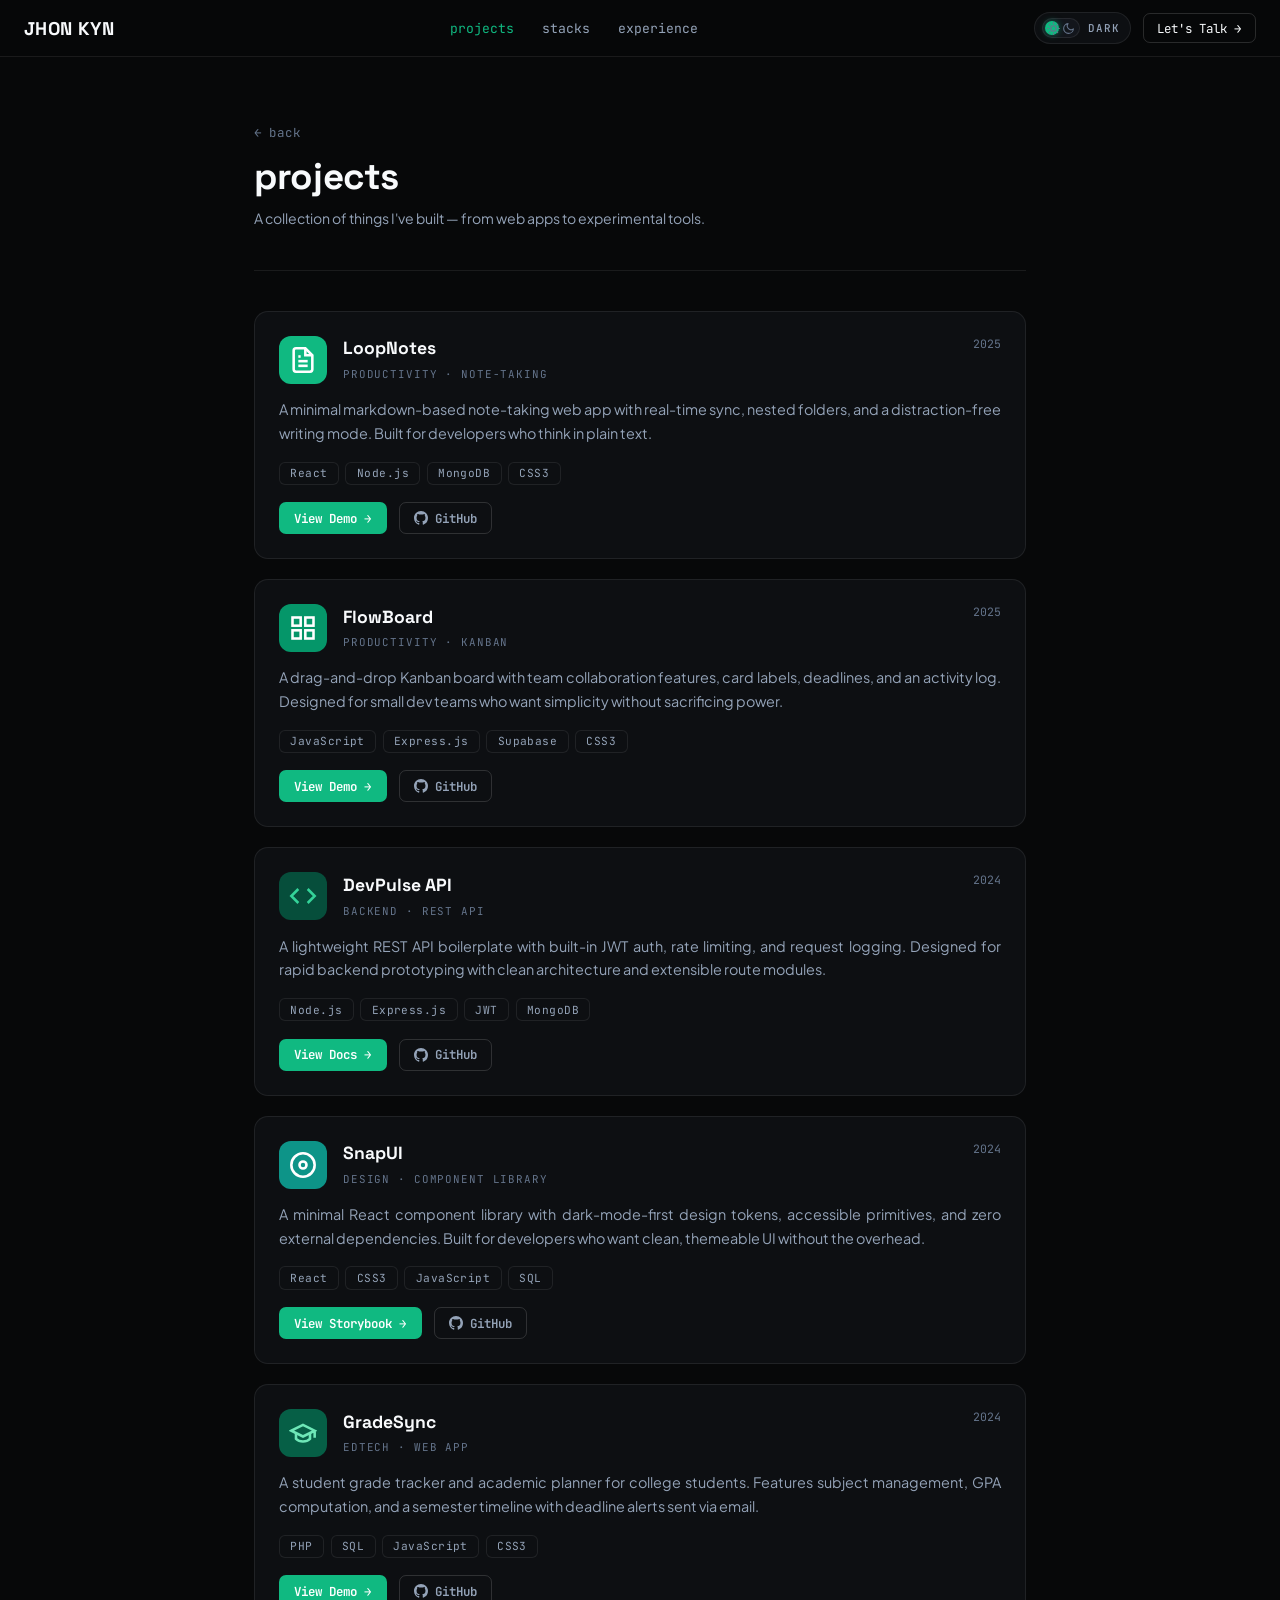
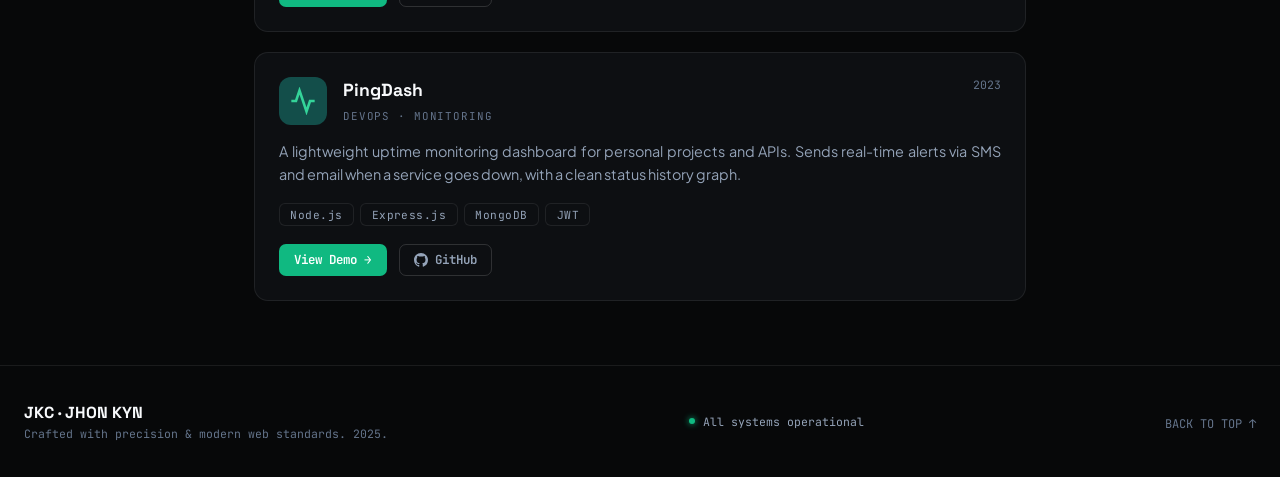
==== commit 8fc3f029: "feat: restore preview carousel & bouncing languages on index, add smooth page fade transition, sessi" ====
--- a/projects.html
+++ b/projects.html
@@ -56,19 +56,62 @@
     </div>
 
     <div id="mobile-nav" class="mobile-nav">
+      <div class="mobile-nav-top">
+        <span class="mobile-nav-brand">JHON KYN</span>
+        <button id="mobile-close-btn" class="mobile-close-btn" type="button" aria-label="Close navigation menu">
+          <svg width="20" height="20" viewBox="0 0 24 24" fill="none" stroke="currentColor" stroke-width="1.8" stroke-linecap="round" stroke-linejoin="round">
+            <line x1="18" y1="6" x2="6" y2="18"></line>
+            <line x1="6" y1="6" x2="18" y2="18"></line>
+          </svg>
+        </button>
+      </div>
+
       <div class="mobile-nav-links">
-        <a href="projects.html" class="mobile-nav-link">Projects</a>
-        <a href="stacks.html" class="mobile-nav-link">Stacks</a>
-        <a href="index.html#experience" class="mobile-nav-link">Experience</a>
-      </div>
+        <a href="mailto:jhonkyncabrigas@gmail.com" class="mobile-nav-link">
+          <svg class="nav-item-icon" width="18" height="18" viewBox="0 0 24 24" fill="none" stroke="currentColor" stroke-width="1.8" stroke-linecap="round" stroke-linejoin="round">
+            <path d="M17 21v-2a4 4 0 0 0-4-4H5a4 4 0 0 0-4 4v2"></path>
+            <circle cx="9" cy="7" r="4"></circle>
+            <path d="M23 21v-2a4 4 0 0 0-3-3.87"></path>
+            <path d="M16 3.13a4 4 0 0 1 0 7.75"></path>
+          </svg>
+          <span>Collabs</span>
+        </a>
+
+        <a href="projects.html" class="mobile-nav-link">
+          <svg class="nav-item-icon" width="18" height="18" viewBox="0 0 24 24" fill="none" stroke="currentColor" stroke-width="1.8" stroke-linecap="round" stroke-linejoin="round">
+            <rect x="2" y="3" width="20" height="14" rx="2" ry="2"></rect>
+            <line x1="8" y1="21" x2="16" y2="21"></line>
+            <line x1="12" y1="17" x2="12" y2="21"></line>
+          </svg>
+          <span>Projects</span>
+        </a>
+
+        <a href="stacks.html" class="mobile-nav-link">
+          <svg class="nav-item-icon" width="18" height="18" viewBox="0 0 24 24" fill="none" stroke="currentColor" stroke-width="1.8" stroke-linecap="round" stroke-linejoin="round">
+            <polygon points="12 2 2 7 12 12 22 7 12 2"></polygon>
+            <polyline points="2 17 12 22 22 17"></polyline>
+            <polyline points="2 12 12 17 22 12"></polyline>
+          </svg>
+          <span>Stack</span>
+        </a>
+
+        <a href="index.html#experience" class="mobile-nav-link">
+          <svg class="nav-item-icon" width="18" height="18" viewBox="0 0 24 24" fill="none" stroke="currentColor" stroke-width="1.8" stroke-linecap="round" stroke-linejoin="round">
+            <rect x="2" y="7" width="20" height="14" rx="2" ry="2"></rect>
+            <path d="M16 21V5a2 2 0 0 0-2-2h-4a2 2 0 0 0-2 2v16"></path>
+          </svg>
+          <span>Experience</span>
+        </a>
+      </div>
+
       <div class="mobile-nav-footer">
         <p class="mobile-nav-work-label">For work, collabs &amp; everything else, reach me at</p>
         <a href="mailto:jhonkyncabrigas@gmail.com" class="mobile-nav-email">
-          <svg width="15" height="15" viewBox="0 0 24 24" fill="none" stroke="currentColor" stroke-width="2">
+          <svg width="15" height="15" viewBox="0 0 24 24" fill="none" stroke="currentColor" stroke-width="1.8">
             <rect x="2" y="4" width="20" height="16" rx="2"></rect>
             <polyline points="2,4 12,13 22,4"></polyline>
           </svg>
-          jhonkyncabrigas@gmail.com
+          <span>jhonkyncabrigas@gmail.com</span>
         </a>
       </div>
     </div>
--- a/style.css
+++ b/style.css
@@ -118,7 +118,13 @@
   color: var(--text-primary);
   overflow-x: hidden;
   position: relative;
-  transition: background-color var(--transition-normal), color var(--transition-normal);
+  transition: opacity 0.28s cubic-bezier(0.16, 1, 0.3, 1), background-color var(--transition-normal), color var(--transition-normal);
+  opacity: 1;
+}
+
+body.page-fading-out {
+  opacity: 0;
+  pointer-events: none;
 }
 
 /* Text Justification Utility */
@@ -466,71 +472,124 @@
 }
 
 .mobile-nav {
-  display: none;
+  position: fixed;
+  top: 0;
+  left: 0;
+  right: 0;
+  bottom: 0;
+  width: 100vw;
+  height: 100vh;
+  height: 100dvh;
+  background: var(--bg-primary);
+  z-index: 99998;
+  display: flex;
   flex-direction: column;
-  padding: 1.5rem 1.5rem 2rem;
-  background: var(--bg-card);
-  border-top: 1px solid var(--border-subtle);
-  gap: 0;
+  padding: 1.5rem 2rem 2.5rem;
   opacity: 0;
+  visibility: hidden;
+  pointer-events: none;
   transform: translateY(-8px);
-  transition: opacity 0.25s ease, transform 0.25s ease;
+  transition: opacity 0.25s cubic-bezier(0.16, 1, 0.3, 1), transform 0.25s cubic-bezier(0.16, 1, 0.3, 1), visibility 0.25s;
+  overflow-y: auto;
 }
 
 .mobile-nav.open {
-  display: flex;
   opacity: 1;
+  visibility: visible;
+  pointer-events: auto;
   transform: translateY(0);
 }
 
+.mobile-nav-top {
+  display: flex;
+  align-items: center;
+  justify-content: space-between;
+  margin-bottom: 2.25rem;
+  padding-bottom: 0.5rem;
+}
+
+.mobile-nav-brand {
+  font-family: var(--font-mono);
+  font-size: 1.05rem;
+  font-weight: 700;
+  letter-spacing: 0.04em;
+  color: var(--text-primary);
+}
+
+.mobile-close-btn {
+  background: transparent;
+  border: none;
+  color: var(--text-primary);
+  cursor: pointer;
+  padding: 0.4rem;
+  display: flex;
+  align-items: center;
+  justify-content: center;
+  transition: color var(--transition-fast);
+}
+
+.mobile-close-btn:hover {
+  color: var(--emerald-primary);
+}
+
 .mobile-nav-links {
   display: flex;
   flex-direction: column;
-  gap: 0;
-  margin-bottom: 2rem;
+  gap: 1.25rem;
+  margin-bottom: 2.5rem;
 }
 
 .mobile-nav-link {
-  font-family: var(--font-display);
-  font-size: 1.15rem;
-  font-weight: 600;
+  font-family: var(--font-mono);
+  font-size: 1.05rem;
+  font-weight: 400; /* Strictly not bold, as requested */
+  color: var(--text-primary);
   text-decoration: none;
-  color: var(--text-primary);
-  padding: 0.85rem 0;
-  border-bottom: 1px solid var(--border-subtle);
+  display: inline-flex;
+  align-items: center;
+  gap: 0.85rem;
+  transition: color var(--transition-fast), transform var(--transition-fast);
+  width: fit-content;
+}
+
+.nav-item-icon {
+  color: var(--text-muted);
   transition: color var(--transition-fast);
-  display: block;
-}
-
-.mobile-nav-link:first-child {
-  border-top: 1px solid var(--border-subtle);
+  flex-shrink: 0;
 }
 
 .mobile-nav-link:hover {
+  color: var(--emerald-primary);
+  transform: translateX(4px);
+}
+
+.mobile-nav-link:hover .nav-item-icon {
   color: var(--emerald-primary);
 }
 
 .mobile-nav-footer {
   margin-top: auto;
-  padding-top: 1.25rem;
+  padding-top: 1.5rem;
   border-top: 1px solid var(--border-subtle);
 }
 
 .mobile-nav-work-label {
   font-family: var(--font-mono);
-  font-size: 0.72rem;
+  font-size: 0.76rem;
+  font-weight: 400;
   color: var(--text-muted);
-  letter-spacing: 0.03em;
-  margin-bottom: 0.5rem;
+  letter-spacing: 0.02em;
+  margin-bottom: 0.55rem;
   line-height: 1.5;
 }
 
 .mobile-nav-email {
   display: inline-flex;
   align-items: center;
-  gap: 0.5rem;
-  font-family: var(--font-mono);
-  font-size: 0.82rem;
+  gap: 0.55rem;
+  font-family: var(--font-mono);
+  font-size: 0.84rem;
+  font-weight: 400;
   color: var(--text-primary);
   text-decoration: none;
   transition: color var(--transition-fast);
--- a/subpage.css
+++ b/subpage.css
@@ -40,19 +40,19 @@
 
 .subpage-title {
   font-family: var(--font-display);
-  font-size: clamp(2.4rem, 8vw, 4rem);
-  font-weight: 900;
-  color: var(--text-primary);
-  line-height: 1;
-  margin-bottom: 0.75rem;
-  letter-spacing: -0.02em;
+  font-size: clamp(1.6rem, 4.5vw, 2.3rem);
+  font-weight: 800;
+  color: var(--text-primary);
+  line-height: 1.1;
+  margin-bottom: 0.6rem;
+  letter-spacing: -0.01em;
 }
 
 .subpage-desc {
-  font-size: 1rem;
-  color: var(--text-secondary);
-  line-height: 1.65;
-  max-width: 540px;
+  font-size: 0.88rem;
+  color: var(--text-secondary);
+  line-height: 1.6;
+  max-width: 520px;
 }
 
 /* Active nav link */
@@ -206,28 +206,28 @@
 .stack-category-label {
   display: block;
   font-family: var(--font-mono);
-  font-size: 0.68rem;
-  letter-spacing: 0.14em;
-  color: var(--text-muted);
-  margin-bottom: 0.9rem;
+  font-size: 0.7rem;
+  letter-spacing: 0.12em;
+  color: var(--text-muted);
+  margin-bottom: 0.75rem;
 }
 
 .stack-tags {
   display: flex;
   flex-wrap: wrap;
-  gap: 0.7rem;
-  margin-bottom: 2.2rem;
+  gap: 0.6rem;
+  margin-bottom: 2rem;
 }
 
 .stack-tag {
   font-family: var(--font-mono);
-  font-size: 0.95rem;
-  font-weight: 500;
+  font-size: 0.86rem;
+  font-weight: 400;
   color: var(--text-primary);
   background: var(--bg-card);
   border: 1px solid var(--border-medium);
-  padding: 0.62rem 1.25rem;
-  border-radius: 9px;
+  padding: 0.48rem 1rem;
+  border-radius: 8px;
   letter-spacing: 0.02em;
   cursor: default;
   transition: all var(--transition-fast);
@@ -236,7 +236,7 @@
 .stack-tag:hover {
   border-color: var(--emerald-primary);
   color: var(--emerald-primary);
-  box-shadow: 0 0 16px rgba(var(--emerald-glow-rgb), 0.2);
+  box-shadow: 0 0 14px rgba(var(--emerald-glow-rgb), 0.2);
   transform: translateY(-2px);
 }
 
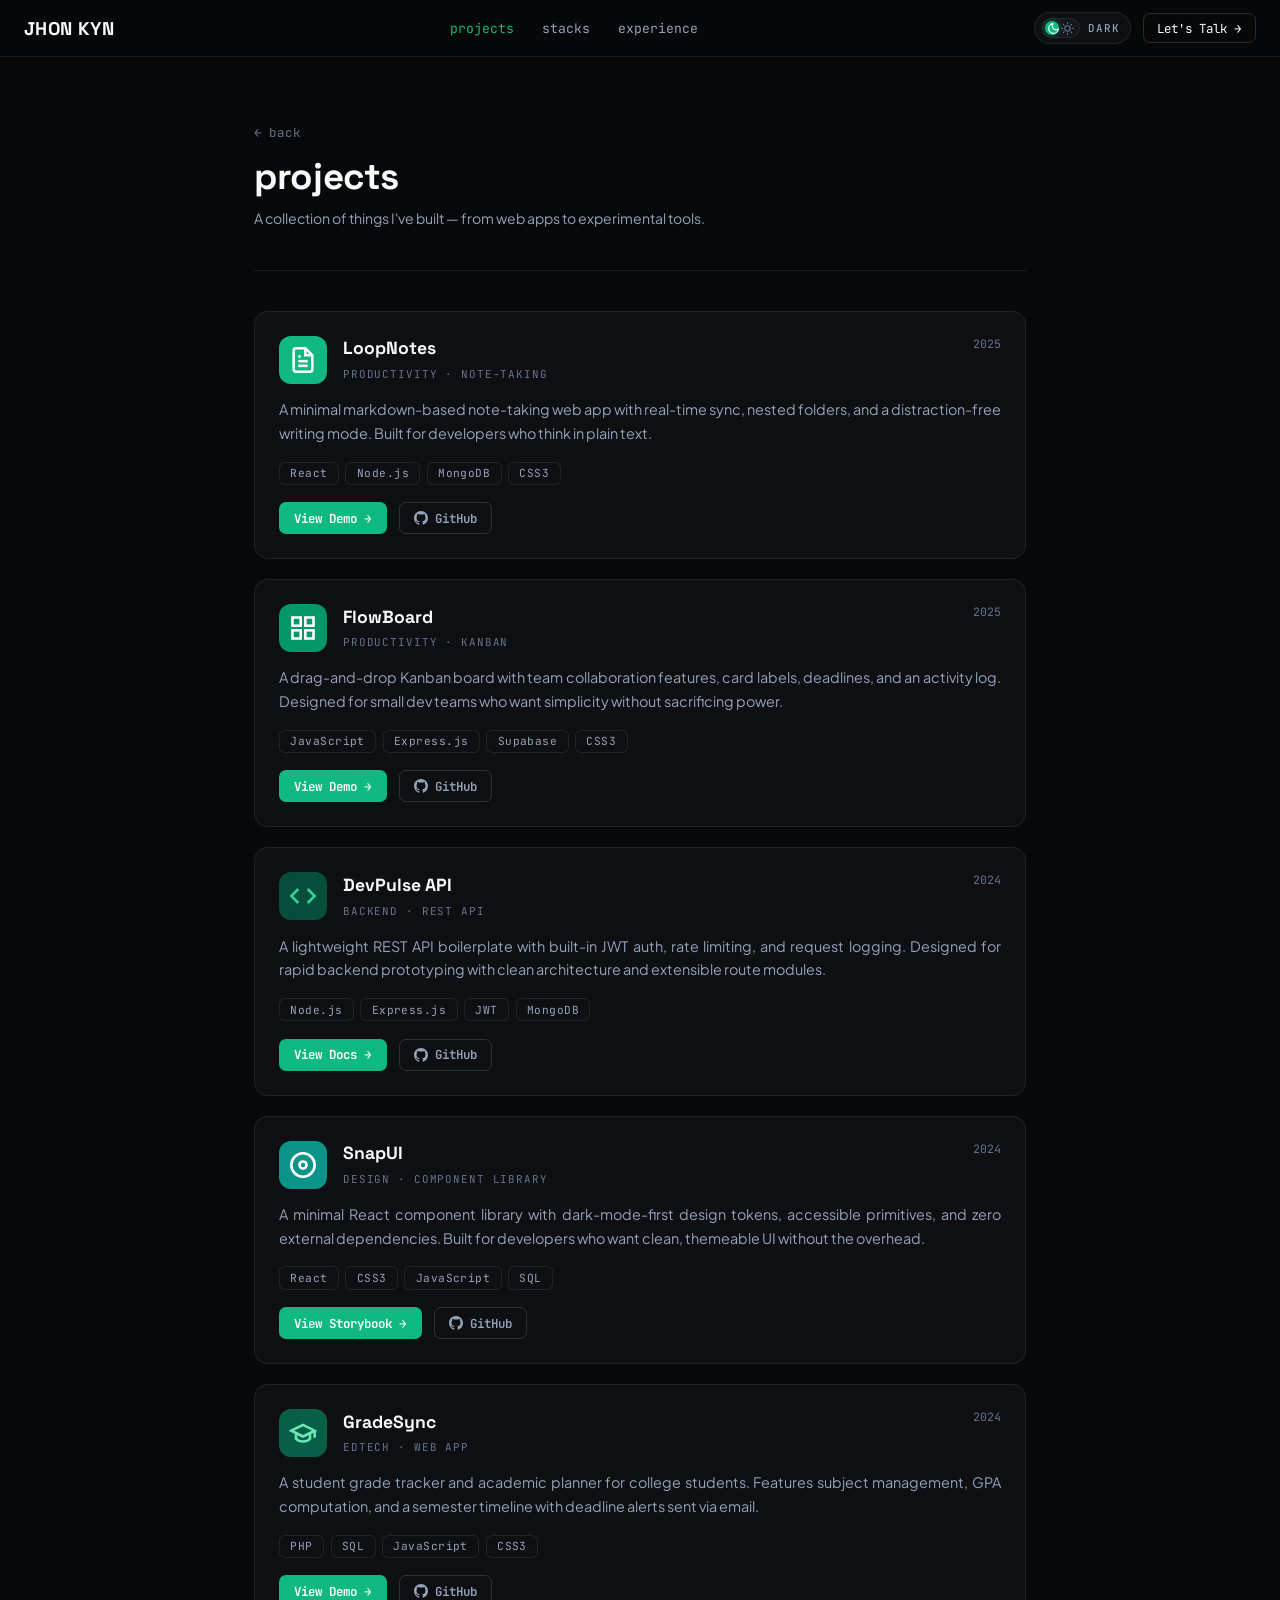
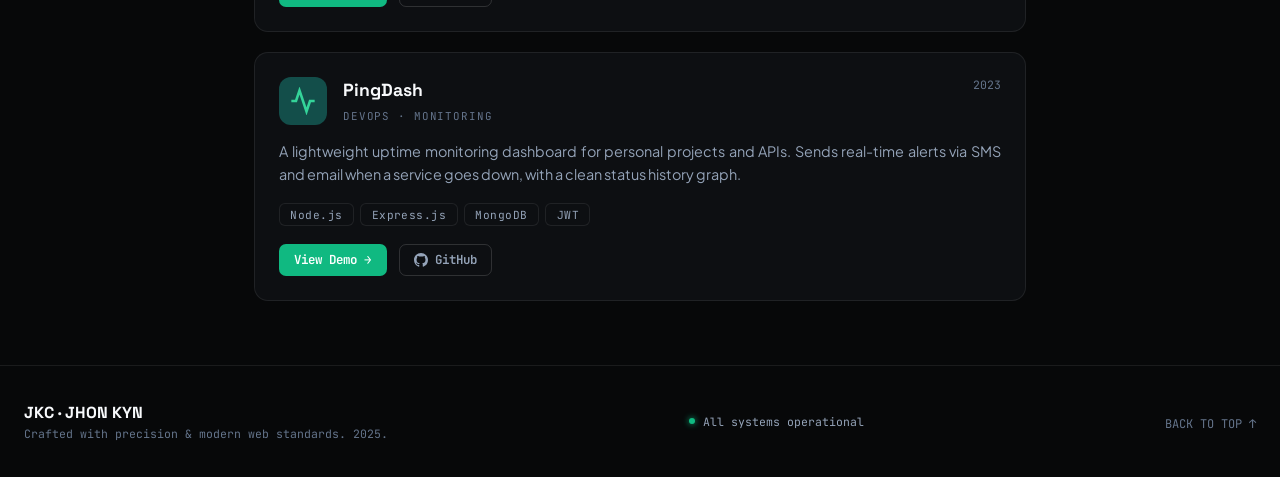
==== commit f2ce3c47: "fix: hide header during intro screen, keep header fixed on menu toggle, restore faded hero edges, an" ====
--- a/projects.html
+++ b/projects.html
@@ -28,6 +28,11 @@
       <div class="header-actions">
         <button id="theme-toggle" class="theme-toggle-btn" type="button" aria-label="Toggle dark/white theme">
           <div class="toggle-track">
+            <span class="icon-moon">
+              <svg width="13" height="13" viewBox="0 0 24 24" fill="none" stroke="currentColor" stroke-width="2" stroke-linecap="round" stroke-linejoin="round">
+                <path d="M21 12.79A9 9 0 1 1 11.21 3 7 7 0 0 0 21 12.79z"></path>
+              </svg>
+            </span>
             <span class="icon-sun">
               <svg width="13" height="13" viewBox="0 0 24 24" fill="none" stroke="currentColor" stroke-width="2" stroke-linecap="round" stroke-linejoin="round">
                 <circle cx="12" cy="12" r="5"></circle>
@@ -37,11 +42,6 @@
                 <line x1="4.22" y1="19.78" x2="5.64" y2="18.36"></line><line x1="18.36" y1="5.64" x2="19.78" y2="4.22"></line>
               </svg>
             </span>
-            <span class="icon-moon">
-              <svg width="13" height="13" viewBox="0 0 24 24" fill="none" stroke="currentColor" stroke-width="2" stroke-linecap="round" stroke-linejoin="round">
-                <path d="M21 12.79A9 9 0 1 1 11.21 3 7 7 0 0 0 21 12.79z"></path>
-              </svg>
-            </span>
             <span class="toggle-thumb"></span>
           </div>
           <span class="toggle-label" id="theme-label">Dark</span>
@@ -56,16 +56,6 @@
     </div>
 
     <div id="mobile-nav" class="mobile-nav">
-      <div class="mobile-nav-top">
-        <span class="mobile-nav-brand">JHON KYN</span>
-        <button id="mobile-close-btn" class="mobile-close-btn" type="button" aria-label="Close navigation menu">
-          <svg width="20" height="20" viewBox="0 0 24 24" fill="none" stroke="currentColor" stroke-width="1.8" stroke-linecap="round" stroke-linejoin="round">
-            <line x1="18" y1="6" x2="6" y2="18"></line>
-            <line x1="6" y1="6" x2="18" y2="18"></line>
-          </svg>
-        </button>
-      </div>
-
       <div class="mobile-nav-links">
         <a href="mailto:jhonkyncabrigas@gmail.com" class="mobile-nav-link">
           <svg class="nav-item-icon" width="18" height="18" viewBox="0 0 24 24" fill="none" stroke="currentColor" stroke-width="1.8" stroke-linecap="round" stroke-linejoin="round">
--- a/style.css
+++ b/style.css
@@ -161,7 +161,7 @@
 .intro-screen {
   position: fixed;
   inset: 0;
-  z-index: 99999;
+  z-index: 9999999 !important;
   background-color: #030405;
   display: flex;
   align-items: center;
@@ -185,6 +185,13 @@
   pointer-events: none;
 }
 
+/* Hide header completely during the loading screen */
+html.intro-active .site-header {
+  opacity: 0 !important;
+  visibility: hidden !important;
+  pointer-events: none !important;
+}
+
 .intro-bg-ambient {
   position: absolute;
   inset: 0;
@@ -210,12 +217,12 @@
   top: 0;
   left: 0;
   right: 0;
-  z-index: 1000;
+  z-index: 100000;
   background: var(--bg-overlay);
   backdrop-filter: blur(16px);
   -webkit-backdrop-filter: blur(16px);
   border-bottom: 1px solid var(--border-subtle);
-  transition: background-color var(--transition-normal), border-color var(--transition-normal);
+  transition: opacity 0.35s ease, background-color var(--transition-normal), border-color var(--transition-normal);
 }
 
 .header-inner {
@@ -356,6 +363,25 @@
   align-items: center;
   justify-content: center;
   z-index: 1;
+  color: var(--text-muted);
+  width: 14px;
+  height: 14px;
+  transition: color var(--transition-fast);
+}
+
+html[data-theme="dark"] .icon-moon {
+  color: #ffffff;
+}
+
+html[data-theme="dark"] .icon-sun {
+  color: var(--text-muted);
+}
+
+html[data-theme="light"] .icon-sun {
+  color: #090d16;
+}
+
+html[data-theme="light"] .icon-moon {
   color: var(--text-muted);
 }
 
@@ -453,22 +479,44 @@
   display: none;
   flex-direction: column;
   justify-content: center;
-  gap: 4px;
+  align-items: center;
+  gap: 5px;
   background: transparent;
   border: 1px solid var(--border-subtle);
   padding: 0.45rem;
-  border-radius: 6px;
+  border-radius: 8px;
   cursor: pointer;
-  width: 34px;
-  height: 34px;
+  width: 38px;
+  height: 38px;
+  position: relative;
+  transition: all var(--transition-fast);
 }
 
 .mobile-menu-btn span {
   display: block;
-  width: 18px;
+  width: 20px;
   height: 2px;
   background-color: var(--text-primary);
-  transition: var(--transition-fast);
+  border-radius: 2px;
+  transition: transform 0.28s cubic-bezier(0.16, 1, 0.3, 1), opacity 0.2s ease;
+  transform-origin: center;
+}
+
+.mobile-menu-btn.active {
+  border-color: var(--emerald-primary);
+}
+
+.mobile-menu-btn.active span:nth-child(1) {
+  transform: translateY(7px) rotate(45deg);
+}
+
+.mobile-menu-btn.active span:nth-child(2) {
+  opacity: 0;
+  transform: scaleX(0);
+}
+
+.mobile-menu-btn.active span:nth-child(3) {
+  transform: translateY(-7px) rotate(-45deg);
 }
 
 .mobile-nav {
@@ -481,10 +529,10 @@
   height: 100vh;
   height: 100dvh;
   background: var(--bg-primary);
-  z-index: 99998;
+  z-index: 99999;
   display: flex;
   flex-direction: column;
-  padding: 1.5rem 2rem 2.5rem;
+  padding: 5.5rem 2rem 2.5rem;
   opacity: 0;
   visibility: hidden;
   pointer-events: none;
@@ -501,11 +549,7 @@
 }
 
 .mobile-nav-top {
-  display: flex;
-  align-items: center;
-  justify-content: space-between;
-  margin-bottom: 2.25rem;
-  padding-bottom: 0.5rem;
+  display: none;
 }
 
 .mobile-nav-brand {
@@ -629,8 +673,8 @@
     linear-gradient(to right, var(--grid-line-color) 1px, transparent 1px),
     linear-gradient(to bottom, var(--grid-line-color) 1px, transparent 1px);
   background-size: 50px 50px;
-  mask-image: radial-gradient(circle at center, black 40%, transparent 90%);
-  -webkit-mask-image: radial-gradient(circle at center, black 40%, transparent 90%);
+  mask-image: radial-gradient(ellipse 65% 60% at 50% 45%, black 20%, transparent 85%);
+  -webkit-mask-image: radial-gradient(ellipse 65% 60% at 50% 45%, black 20%, transparent 85%);
   pointer-events: none;
 }
 
@@ -1297,7 +1341,7 @@
   position: relative;
   width: 100%;
   max-width: 1050px;
-  height: 560px;
+  height: 380px;
   perspective: 1200px;
   display: flex;
   align-items: center;
@@ -1307,7 +1351,7 @@
 .project-card {
   position: absolute;
   width: 90%;
-  max-width: 500px;
+  max-width: 460px;
   cursor: pointer;
   user-select: none;
   transition: transform 0.55s cubic-bezier(0.16, 1, 0.3, 1),
@@ -1322,12 +1366,12 @@
 .card-glass-frame {
   background: var(--bg-card);
   border: 1px solid var(--border-medium);
-  border-radius: 26px;
-  padding: 2rem;
+  border-radius: 22px;
+  padding: 1.6rem;
   box-shadow: var(--card-shadow);
   display: flex;
   flex-direction: column;
-  gap: 1.15rem;
+  gap: 1rem;
   position: relative;
   overflow: hidden;
 }
@@ -1391,10 +1435,16 @@
 }
 
 .pill-highlight {
-  background: rgba(var(--emerald-glow-rgb), 0.15);
-  border-color: rgba(var(--emerald-glow-rgb), 0.4);
-  color: var(--emerald-primary);
+  background: #ffffff;
+  border-color: #ffffff;
+  color: #090d16;
   font-weight: 700;
+}
+
+html[data-theme="light"] .pill-highlight {
+  background: #090d16;
+  border-color: #090d16;
+  color: #ffffff;
 }
 
 .card-brand-row {
@@ -1423,8 +1473,8 @@
 
 .app-title {
   font-family: var(--font-mono);
-  font-size: 1.2rem;
-  font-weight: 700;
+  font-size: 1.15rem;
+  font-weight: 500;
   color: var(--text-primary);
   letter-spacing: -0.01em;
 }
@@ -1437,10 +1487,10 @@
 }
 
 .app-description {
-  font-size: 0.92rem;
-  line-height: 1.6;
+  font-size: 0.88rem;
+  line-height: 1.5;
   color: var(--text-secondary);
-  min-height: 4.5rem;
+  min-height: auto;
 }
 
 .card-tech-chips {
@@ -2350,32 +2400,56 @@
   }
 
   .carousel-stage {
-    height: 490px;
+    height: 330px;
   }
 
   .project-card {
-    max-width: 320px;
+    max-width: 300px;
   }
 
   .project-card.prev {
-    transform: translate3d(-105px, 0, -80px) scale(0.76) rotateY(12deg);
-    opacity: 0.38;
+    transform: translate3d(-110px, 0, -80px) scale(0.78) rotateY(12deg);
+    opacity: 0.42;
   }
 
   .project-card.next {
-    transform: translate3d(105px, 0, -80px) scale(0.76) rotateY(-12deg);
-    opacity: 0.38;
+    transform: translate3d(110px, 0, -80px) scale(0.78) rotateY(-12deg);
+    opacity: 0.42;
   }
 
   .card-glass-frame {
-    padding: 1.4rem;
-    border-radius: 20px;
-    gap: 0.85rem;
+    padding: 1.25rem 1.15rem;
+    border-radius: 18px;
+    gap: 0.75rem;
+  }
+
+  .app-icon {
+    width: 44px;
+    height: 44px;
+    border-radius: 11px;
+  }
+
+  .app-title {
+    font-size: 1.02rem;
   }
 
   .app-description {
-    font-size: 0.84rem;
+    font-size: 0.8rem;
+    line-height: 1.4;
     min-height: auto;
+  }
+
+  .store-badge-btn {
+    padding: 0.42rem 0.5rem;
+    gap: 0.4rem;
+  }
+
+  .store-name {
+    font-size: 0.74rem;
+  }
+
+  .store-sub {
+    font-size: 0.5rem;
   }
 
   .draggable-arena {
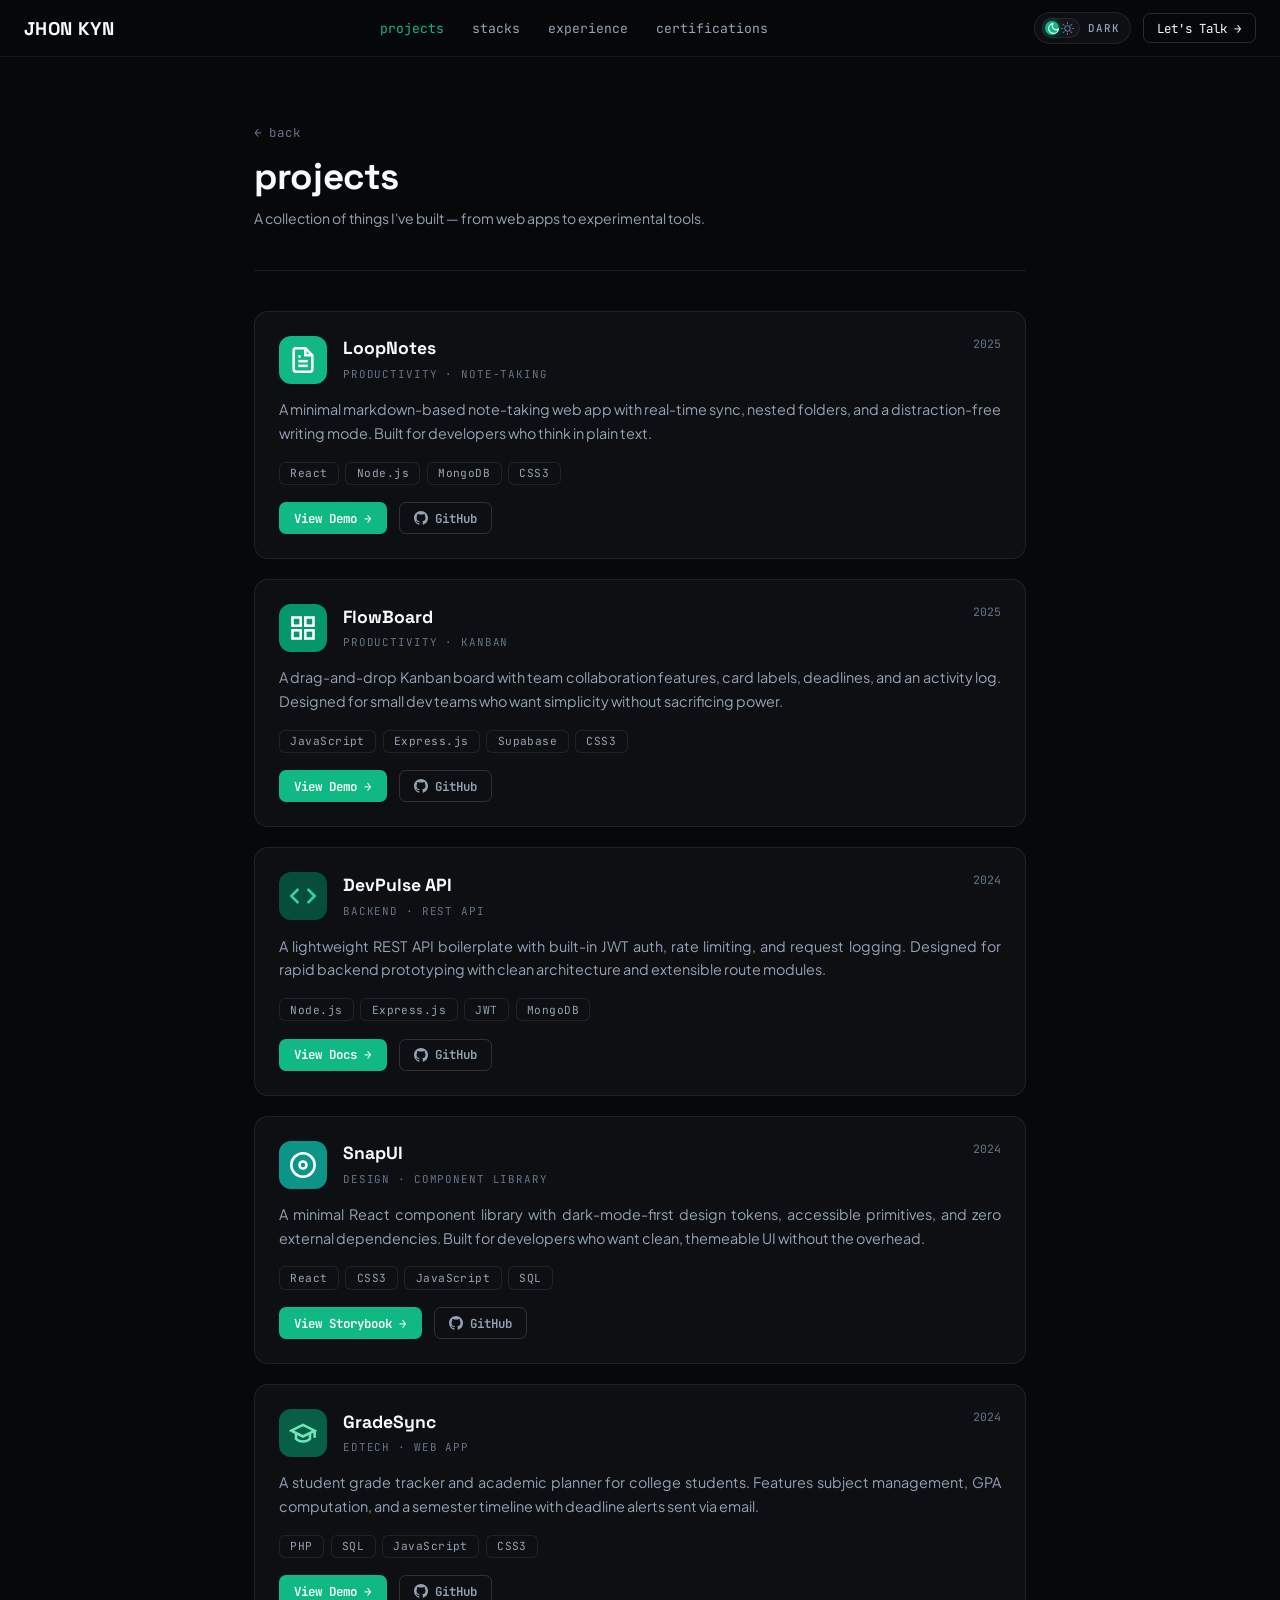
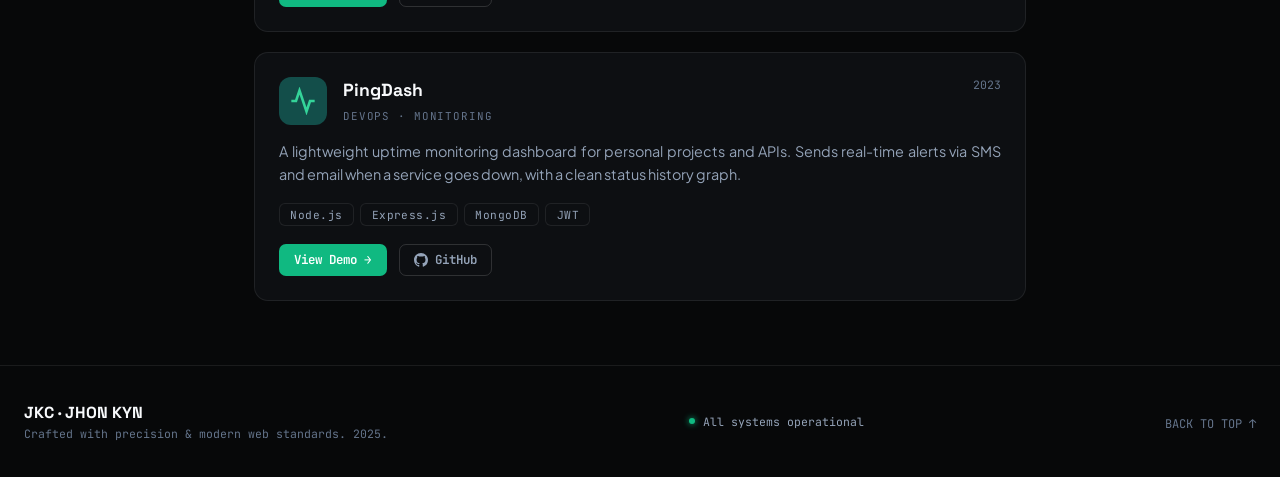
==== commit 08cdfdf1: "feat: add 04 certifications section without verify links and full-screen menu drawer coverage" ====
--- a/projects.html
+++ b/projects.html
@@ -23,6 +23,7 @@
         <a href="projects.html" class="nav-link nav-active">projects</a>
         <a href="stacks.html" class="nav-link">stacks</a>
         <a href="index.html#experience" class="nav-link">experience</a>
+        <a href="index.html#certifications" class="nav-link">certifications</a>
       </nav>
 
       <div class="header-actions">
@@ -54,58 +55,66 @@
         </button>
       </div>
     </div>
-
-    <div id="mobile-nav" class="mobile-nav">
-      <div class="mobile-nav-links">
-        <a href="mailto:jhonkyncabrigas@gmail.com" class="mobile-nav-link">
-          <svg class="nav-item-icon" width="18" height="18" viewBox="0 0 24 24" fill="none" stroke="currentColor" stroke-width="1.8" stroke-linecap="round" stroke-linejoin="round">
-            <path d="M17 21v-2a4 4 0 0 0-4-4H5a4 4 0 0 0-4 4v2"></path>
-            <circle cx="9" cy="7" r="4"></circle>
-            <path d="M23 21v-2a4 4 0 0 0-3-3.87"></path>
-            <path d="M16 3.13a4 4 0 0 1 0 7.75"></path>
-          </svg>
-          <span>Collabs</span>
-        </a>
-
-        <a href="projects.html" class="mobile-nav-link">
-          <svg class="nav-item-icon" width="18" height="18" viewBox="0 0 24 24" fill="none" stroke="currentColor" stroke-width="1.8" stroke-linecap="round" stroke-linejoin="round">
-            <rect x="2" y="3" width="20" height="14" rx="2" ry="2"></rect>
-            <line x1="8" y1="21" x2="16" y2="21"></line>
-            <line x1="12" y1="17" x2="12" y2="21"></line>
-          </svg>
-          <span>Projects</span>
-        </a>
-
-        <a href="stacks.html" class="mobile-nav-link">
-          <svg class="nav-item-icon" width="18" height="18" viewBox="0 0 24 24" fill="none" stroke="currentColor" stroke-width="1.8" stroke-linecap="round" stroke-linejoin="round">
-            <polygon points="12 2 2 7 12 12 22 7 12 2"></polygon>
-            <polyline points="2 17 12 22 22 17"></polyline>
-            <polyline points="2 12 12 17 22 12"></polyline>
-          </svg>
-          <span>Stack</span>
-        </a>
-
-        <a href="index.html#experience" class="mobile-nav-link">
-          <svg class="nav-item-icon" width="18" height="18" viewBox="0 0 24 24" fill="none" stroke="currentColor" stroke-width="1.8" stroke-linecap="round" stroke-linejoin="round">
-            <rect x="2" y="7" width="20" height="14" rx="2" ry="2"></rect>
-            <path d="M16 21V5a2 2 0 0 0-2-2h-4a2 2 0 0 0-2 2v16"></path>
-          </svg>
-          <span>Experience</span>
-        </a>
-      </div>
-
-      <div class="mobile-nav-footer">
-        <p class="mobile-nav-work-label">For work, collabs &amp; everything else, reach me at</p>
-        <a href="mailto:jhonkyncabrigas@gmail.com" class="mobile-nav-email">
-          <svg width="15" height="15" viewBox="0 0 24 24" fill="none" stroke="currentColor" stroke-width="1.8">
-            <rect x="2" y="4" width="20" height="16" rx="2"></rect>
-            <polyline points="2,4 12,13 22,4"></polyline>
-          </svg>
-          <span>jhonkyncabrigas@gmail.com</span>
-        </a>
-      </div>
-    </div>
   </header>
+
+  <div id="mobile-nav" class="mobile-nav">
+    <div class="mobile-nav-links">
+      <a href="mailto:jhonkyncabrigas@gmail.com" class="mobile-nav-link">
+        <svg class="nav-item-icon" width="18" height="18" viewBox="0 0 24 24" fill="none" stroke="currentColor" stroke-width="1.8" stroke-linecap="round" stroke-linejoin="round">
+          <path d="M17 21v-2a4 4 0 0 0-4-4H5a4 4 0 0 0-4 4v2"></path>
+          <circle cx="9" cy="7" r="4"></circle>
+          <path d="M23 21v-2a4 4 0 0 0-3-3.87"></path>
+          <path d="M16 3.13a4 4 0 0 1 0 7.75"></path>
+        </svg>
+        <span>Collabs</span>
+      </a>
+
+      <a href="projects.html" class="mobile-nav-link">
+        <svg class="nav-item-icon" width="18" height="18" viewBox="0 0 24 24" fill="none" stroke="currentColor" stroke-width="1.8" stroke-linecap="round" stroke-linejoin="round">
+          <rect x="2" y="3" width="20" height="14" rx="2" ry="2"></rect>
+          <line x1="8" y1="21" x2="16" y2="21"></line>
+          <line x1="12" y1="17" x2="12" y2="21"></line>
+        </svg>
+        <span>Projects</span>
+      </a>
+
+      <a href="stacks.html" class="mobile-nav-link">
+        <svg class="nav-item-icon" width="18" height="18" viewBox="0 0 24 24" fill="none" stroke="currentColor" stroke-width="1.8" stroke-linecap="round" stroke-linejoin="round">
+          <polygon points="12 2 2 7 12 12 22 7 12 2"></polygon>
+          <polyline points="2 17 12 22 22 17"></polyline>
+          <polyline points="2 12 12 17 22 12"></polyline>
+        </svg>
+        <span>Stack</span>
+      </a>
+
+      <a href="index.html#experience" class="mobile-nav-link">
+        <svg class="nav-item-icon" width="18" height="18" viewBox="0 0 24 24" fill="none" stroke="currentColor" stroke-width="1.8" stroke-linecap="round" stroke-linejoin="round">
+          <rect x="2" y="7" width="20" height="14" rx="2" ry="2"></rect>
+          <path d="M16 21V5a2 2 0 0 0-2-2h-4a2 2 0 0 0-2 2v16"></path>
+        </svg>
+        <span>Experience</span>
+      </a>
+
+      <a href="index.html#certifications" class="mobile-nav-link">
+        <svg class="nav-item-icon" width="18" height="18" viewBox="0 0 24 24" fill="none" stroke="currentColor" stroke-width="1.8" stroke-linecap="round" stroke-linejoin="round">
+          <circle cx="12" cy="9" r="6"></circle>
+          <path d="M8.21 13.89L7 23l5-3 5 3-1.21-9.12"></path>
+        </svg>
+        <span>Certifications</span>
+      </a>
+    </div>
+
+    <div class="mobile-nav-footer">
+      <p class="mobile-nav-work-label">For work, collabs &amp; everything else, reach me at</p>
+      <a href="mailto:jhonkyncabrigas@gmail.com" class="mobile-nav-email">
+        <svg width="15" height="15" viewBox="0 0 24 24" fill="none" stroke="currentColor" stroke-width="1.8">
+          <rect x="2" y="4" width="20" height="16" rx="2"></rect>
+          <polyline points="2,4 12,13 22,4"></polyline>
+        </svg>
+        <span>jhonkyncabrigas@gmail.com</span>
+      </a>
+    </div>
+  </div>
 
   <main class="subpage-main">
     <div class="subpage-container">
--- a/style.css
+++ b/style.css
@@ -226,6 +226,8 @@
 }
 
 .header-inner {
+  position: relative;
+  z-index: 100001;
   max-width: 1360px;
   margin: 0 auto;
   padding: 0.65rem 1.5rem;
@@ -489,6 +491,7 @@
   width: 38px;
   height: 38px;
   position: relative;
+  z-index: 100002;
   transition: all var(--transition-fast);
 }
 
@@ -519,6 +522,25 @@
   transform: translateY(-7px) rotate(-45deg);
 }
 
+/* When mobile menu drawer is open, guarantee main screen is completely covered and hidden */
+body.menu-open main,
+body.menu-open .subpage-main,
+body.menu-open footer,
+body.menu-open .site-footer,
+body.menu-open .cursor-glow,
+body.menu-open .hero-emerald-orb,
+body.menu-open .hero-bg-title-wrapper {
+  opacity: 0 !important;
+  visibility: hidden !important;
+  pointer-events: none !important;
+}
+
+body.menu-open .site-header {
+  background: var(--bg-primary) !important;
+  backdrop-filter: none !important;
+  -webkit-backdrop-filter: none !important;
+}
+
 .mobile-nav {
   position: fixed;
   top: 0;
@@ -526,10 +548,11 @@
   right: 0;
   bottom: 0;
   width: 100vw;
+  width: 100%;
   height: 100vh;
   height: 100dvh;
   background: var(--bg-primary);
-  z-index: 99999;
+  z-index: 99990;
   display: flex;
   flex-direction: column;
   padding: 5.5rem 2rem 2.5rem;
@@ -539,6 +562,7 @@
   transform: translateY(-8px);
   transition: opacity 0.25s cubic-bezier(0.16, 1, 0.3, 1), transform 0.25s cubic-bezier(0.16, 1, 0.3, 1), visibility 0.25s;
   overflow-y: auto;
+  -webkit-overflow-scrolling: touch;
 }
 
 .mobile-nav.open {
@@ -2214,6 +2238,94 @@
 }
 
 /* ==========================================================================
+   04 — CERTIFICATIONS SECTION (Matching Bryl Lim Style)
+   ========================================================================== */
+.certifications-section {
+  padding: 5.5rem 0;
+  position: relative;
+  border-top: 1px solid var(--border-subtle);
+}
+
+.certifications-grid {
+  display: grid;
+  grid-template-columns: repeat(3, 1fr);
+  gap: 1.5rem;
+  width: 100%;
+}
+
+.cert-card {
+  background: var(--bg-card);
+  border: 1px solid var(--border-subtle);
+  border-radius: 16px;
+  padding: 2.75rem 1.75rem;
+  display: flex;
+  flex-direction: column;
+  align-items: center;
+  text-align: center;
+  transition: all var(--transition-fast);
+  cursor: default;
+  position: relative;
+}
+
+.cert-card:hover {
+  border-color: var(--border-highlight);
+  background: var(--bg-card-hover);
+  transform: translateY(-4px);
+  box-shadow: 0 14px 32px -10px rgba(var(--emerald-glow-rgb), 0.18);
+}
+
+.cert-icon-wrap {
+  width: 52px;
+  height: 52px;
+  border-radius: 14px;
+  background: rgba(255, 255, 255, 0.05);
+  border: 1px solid var(--border-subtle);
+  display: flex;
+  align-items: center;
+  justify-content: center;
+  margin-bottom: 1.5rem;
+  transition: transform var(--transition-fast), border-color var(--transition-fast);
+}
+
+html[data-theme="light"] .cert-icon-wrap {
+  background: rgba(0, 0, 0, 0.03);
+}
+
+.cert-card:hover .cert-icon-wrap {
+  transform: scale(1.08);
+  border-color: var(--border-highlight);
+}
+
+.cert-title {
+  font-family: var(--font-display);
+  font-size: 1.12rem;
+  font-weight: 700;
+  color: var(--text-primary);
+  margin-bottom: 0.5rem;
+  line-height: 1.35;
+}
+
+.cert-issuer {
+  font-family: var(--font-mono);
+  font-size: 0.75rem;
+  font-weight: 600;
+  letter-spacing: 0.14em;
+  color: var(--text-muted);
+  text-transform: uppercase;
+}
+
+@media (max-width: 900px) {
+  .certifications-grid {
+    grid-template-columns: 1fr;
+    gap: 1.25rem;
+  }
+
+  .cert-card {
+    padding: 2.25rem 1.5rem;
+  }
+}
+
+/* ==========================================================================
    FOOTER
    ========================================================================== */
 .site-footer {
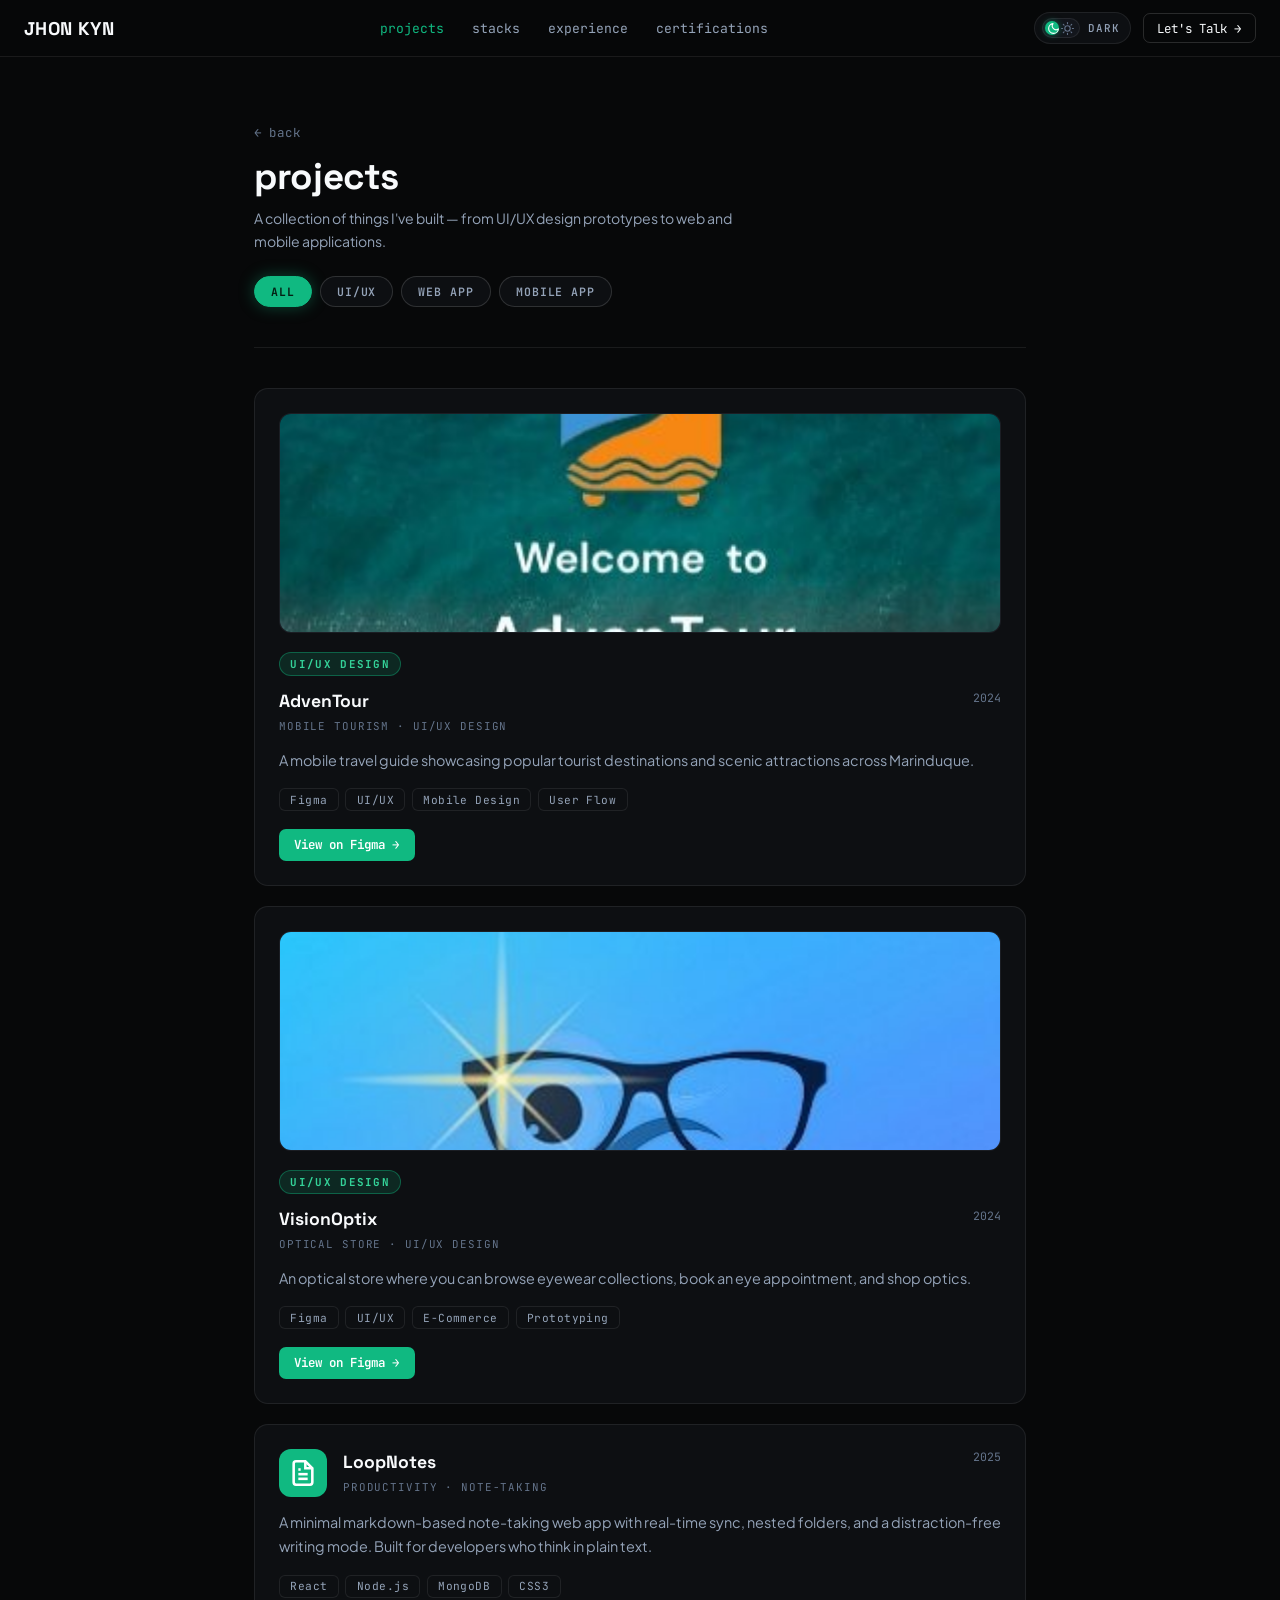
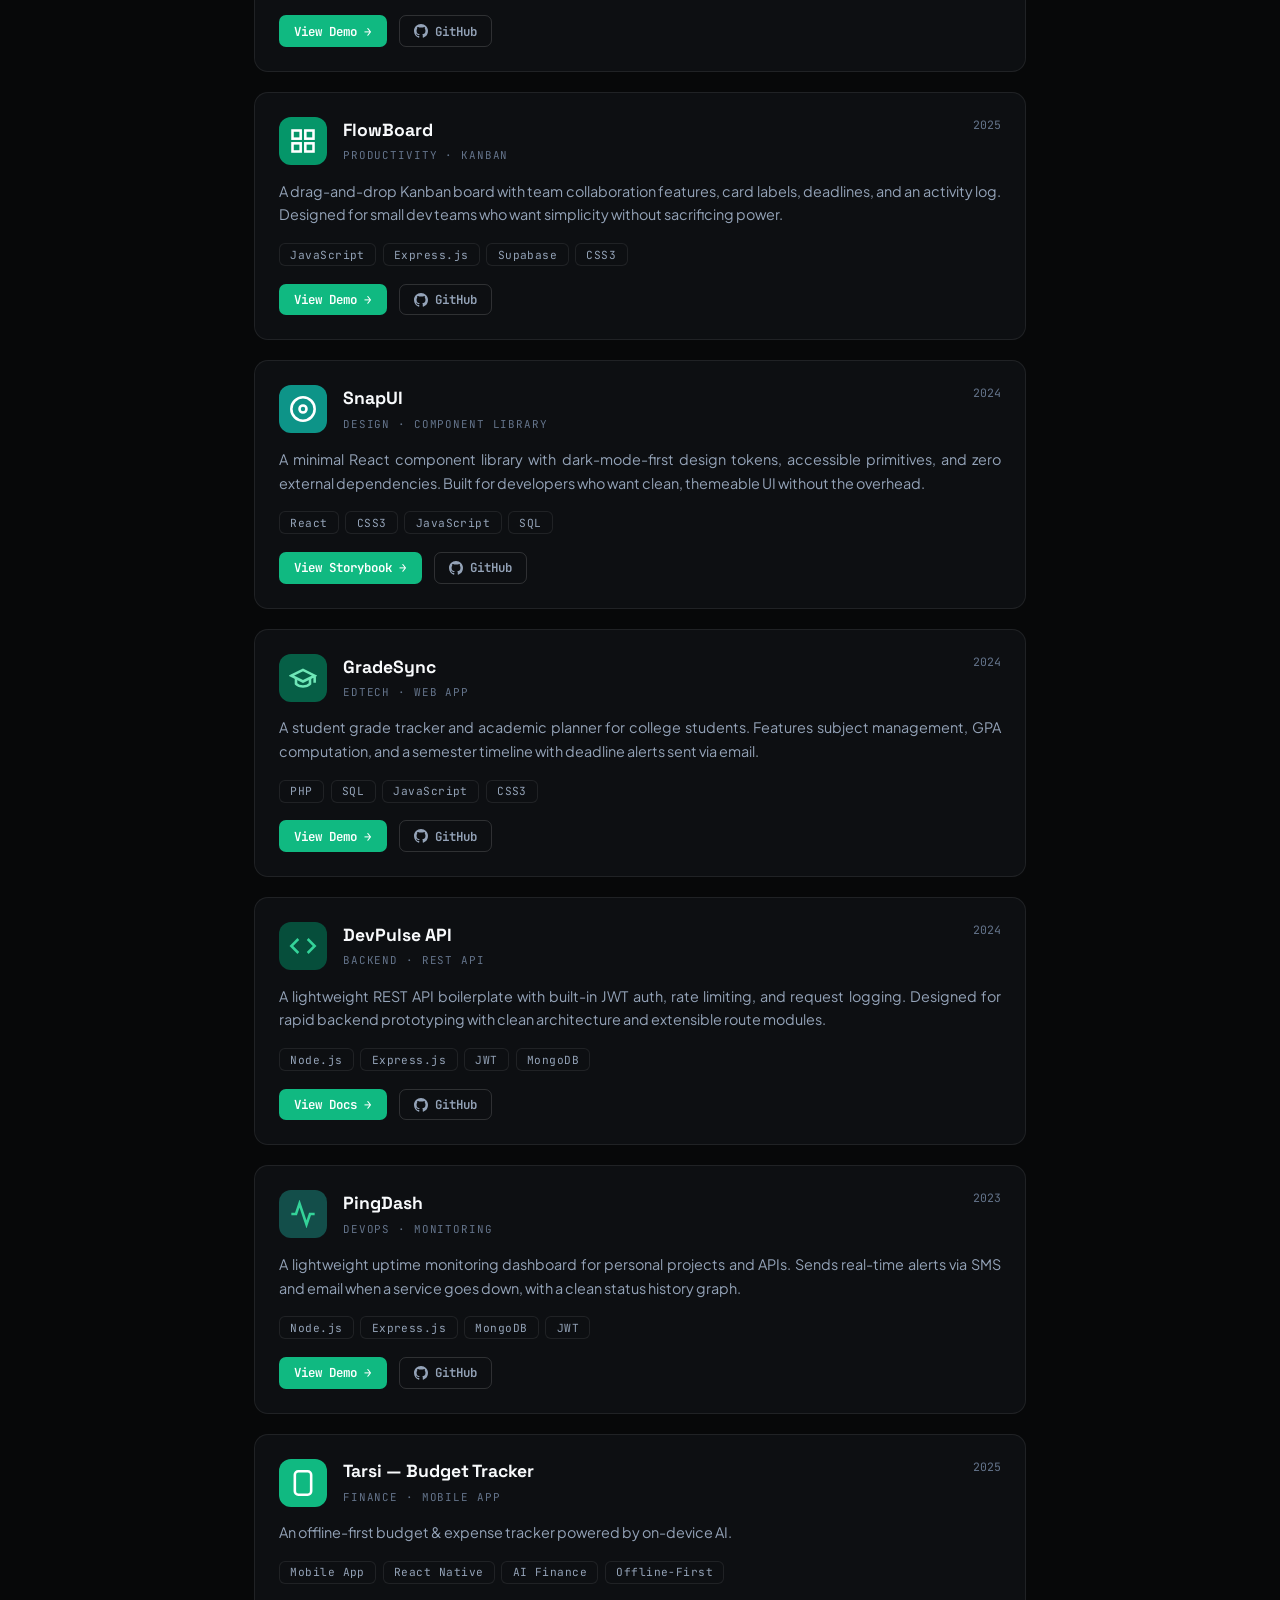
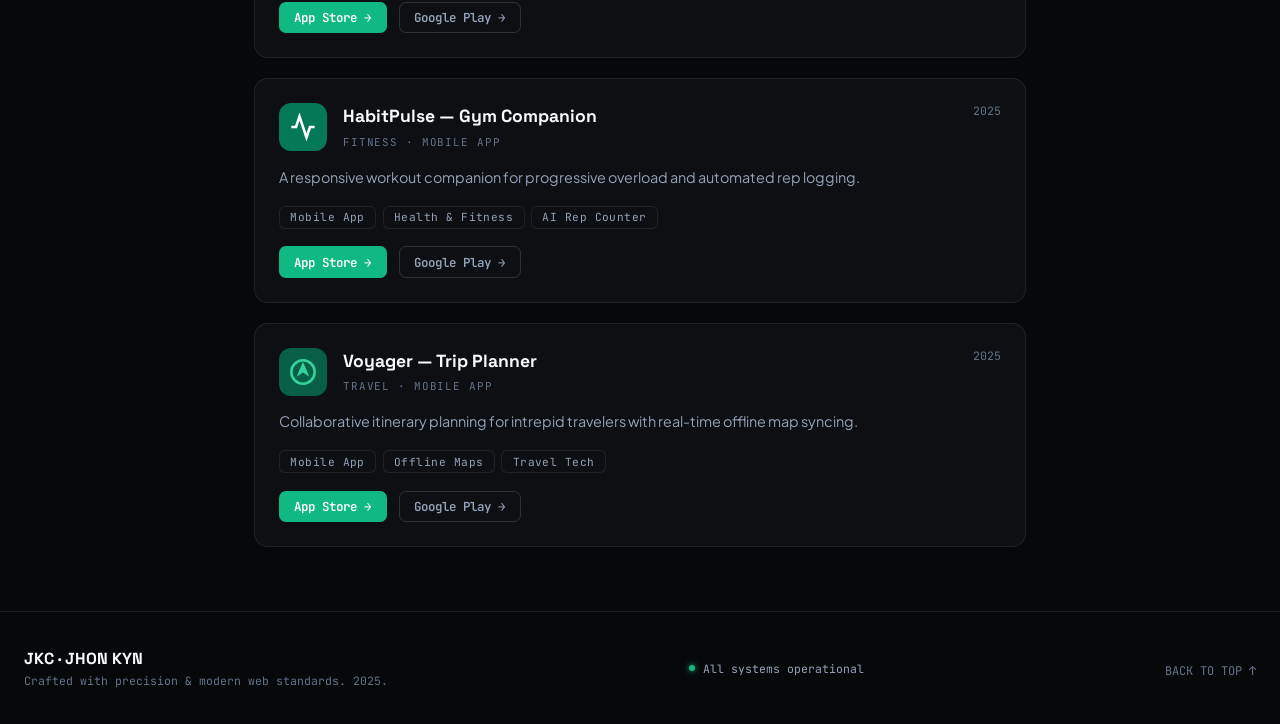
==== commit 0d63088a: "feat(projects): add AdvenTour and VisionOptix UI/UX projects, interactive filter tabs, and responsiv" ====
--- a/projects.html
+++ b/projects.html
@@ -122,13 +122,79 @@
       <div class="subpage-hero">
         <a href="index.html" class="back-link">&larr; back</a>
         <h1 class="subpage-title">projects</h1>
-        <p class="subpage-desc">A collection of things I've built — from web apps to experimental tools.</p>
+        <p class="subpage-desc">A collection of things I've built &mdash; from UI/UX design prototypes to web and mobile applications.</p>
+        
+        <!-- Category Filter Selection Pills -->
+        <div class="project-filter-bar" role="tablist" aria-label="Filter projects by category">
+          <button type="button" class="filter-pill active" data-filter="all" role="tab" aria-selected="true">ALL</button>
+          <button type="button" class="filter-pill" data-filter="ui-ux" role="tab" aria-selected="false">UI/UX</button>
+          <button type="button" class="filter-pill" data-filter="web-app" role="tab" aria-selected="false">WEB APP</button>
+          <button type="button" class="filter-pill" data-filter="mobile-app" role="tab" aria-selected="false">MOBILE APP</button>
+        </div>
       </div>
 
       <div class="projects-grid">
 
-        <!-- Project 1: LoopNotes -->
-        <article class="proj-card">
+        <!-- UI/UX Project 1: AdvenTour -->
+        <article class="proj-card" data-category="ui-ux">
+          <div class="proj-thumb-preview">
+            <img src="assets/adventour.jpg" alt="AdvenTour UI/UX Design" class="proj-thumb-img" loading="lazy">
+          </div>
+          <span class="proj-pill-uiux">UI/UX DESIGN</span>
+          <div class="proj-card-top">
+            <div class="proj-title-group">
+              <h2 class="proj-name">AdvenTour</h2>
+              <span class="proj-type">Mobile Tourism &middot; UI/UX Design</span>
+            </div>
+            <span class="proj-year">2024</span>
+          </div>
+          <p class="proj-desc justified-text">
+            A mobile travel guide showcasing popular tourist destinations and scenic attractions across Marinduque.
+          </p>
+          <div class="proj-tags">
+            <span class="proj-tag">Figma</span>
+            <span class="proj-tag">UI/UX</span>
+            <span class="proj-tag">Mobile Design</span>
+            <span class="proj-tag">User Flow</span>
+          </div>
+          <div class="proj-links">
+            <a href="https://www.figma.com/design/JqVBP0qB4zkHpRRKscP1Xw/Group-2?node-id=0-1&t=Si56GvLQzVjQPDaw-1" target="_blank" rel="noopener noreferrer" class="proj-link proj-link-primary">
+              View on Figma &rarr;
+            </a>
+          </div>
+        </article>
+
+        <!-- UI/UX Project 2: VisionOptix -->
+        <article class="proj-card" data-category="ui-ux">
+          <div class="proj-thumb-preview">
+            <img src="assets/visionoptix.jpg" alt="VisionOptix UI/UX Design" class="proj-thumb-img visionoptix-img" loading="lazy">
+          </div>
+          <span class="proj-pill-uiux">UI/UX DESIGN</span>
+          <div class="proj-card-top">
+            <div class="proj-title-group">
+              <h2 class="proj-name">VisionOptix</h2>
+              <span class="proj-type">Optical Store &middot; UI/UX Design</span>
+            </div>
+            <span class="proj-year">2024</span>
+          </div>
+          <p class="proj-desc justified-text">
+            An optical store where you can browse eyewear collections, book an eye appointment, and shop optics.
+          </p>
+          <div class="proj-tags">
+            <span class="proj-tag">Figma</span>
+            <span class="proj-tag">UI/UX</span>
+            <span class="proj-tag">E-Commerce</span>
+            <span class="proj-tag">Prototyping</span>
+          </div>
+          <div class="proj-links">
+            <a href="https://www.figma.com/design/vTDPmEUeKPzRxMzzzLPGfc/Untitled?node-id=1-2&t=mH5lJQsclDgSCBAO-1" target="_blank" rel="noopener noreferrer" class="proj-link proj-link-primary">
+              View on Figma &rarr;
+            </a>
+          </div>
+        </article>
+
+        <!-- Web App 1: LoopNotes -->
+        <article class="proj-card" data-category="web-app">
           <div class="proj-card-top">
             <div class="proj-icon" style="background:#10b981;">
               <svg width="28" height="28" viewBox="0 0 24 24" fill="none" stroke="#fff" stroke-width="2.2">
@@ -163,8 +229,8 @@
           </div>
         </article>
 
-        <!-- Project 2: FlowBoard -->
-        <article class="proj-card">
+        <!-- Web App 2: FlowBoard -->
+        <article class="proj-card" data-category="web-app">
           <div class="proj-card-top">
             <div class="proj-icon" style="background:#059669;">
               <svg width="28" height="28" viewBox="0 0 24 24" fill="none" stroke="#fff" stroke-width="2.2">
@@ -198,8 +264,74 @@
           </div>
         </article>
 
-        <!-- Project 3: DevPulse API -->
-        <article class="proj-card">
+        <!-- Web App 3: SnapUI -->
+        <article class="proj-card" data-category="web-app">
+          <div class="proj-card-top">
+            <div class="proj-icon" style="background:#0d9488;">
+              <svg width="28" height="28" viewBox="0 0 24 24" fill="none" stroke="#fff" stroke-width="2.2">
+                <circle cx="12" cy="12" r="10"></circle>
+                <circle cx="12" cy="12" r="3"></circle>
+              </svg>
+            </div>
+            <div class="proj-title-group">
+              <h2 class="proj-name">SnapUI</h2>
+              <span class="proj-type">Design &middot; Component Library</span>
+            </div>
+            <span class="proj-year">2024</span>
+          </div>
+          <p class="proj-desc justified-text">
+            A minimal React component library with dark-mode-first design tokens, accessible primitives, and zero external dependencies. Built for developers who want clean, themeable UI without the overhead.
+          </p>
+          <div class="proj-tags">
+            <span class="proj-tag">React</span>
+            <span class="proj-tag">CSS3</span>
+            <span class="proj-tag">JavaScript</span>
+            <span class="proj-tag">SQL</span>
+          </div>
+          <div class="proj-links">
+            <a href="javascript:void(0)" class="proj-link proj-link-primary">View Storybook &rarr;</a>
+            <a href="javascript:void(0)" class="proj-link proj-link-ghost">
+              <svg width="14" height="14" viewBox="0 0 24 24" fill="currentColor"><path d="M12 0C5.37 0 0 5.37 0 12c0 5.31 3.435 9.795 8.205 11.385.6.105.825-.255.825-.57 0-.285-.015-1.23-.015-2.235-3.015.555-3.795-.735-4.035-1.41-.135-.345-.72-1.41-1.23-1.695-.42-.225-1.02-.78-.015-.795.945-.015 1.62.87 1.845 1.23 1.08 1.815 2.805 1.305 3.495.99.105-.78.42-1.305.765-1.605-2.67-.3-5.46-1.335-5.46-5.925 0-1.305.465-2.385 1.23-3.225-.12-.3-.54-1.53.12-3.18 0 0 1.005-.315 3.3 1.23.96-.27 1.98-.405 3-.405s2.04.135 3 .405c2.295-1.56 3.3-1.23 3.3-1.23.66 1.65.24 2.88.12 3.18.765.84 1.23 1.905 1.23 3.225 0 4.605-2.805 5.625-5.475 5.925.435.375.81 1.095.81 2.22 0 1.605-.015 2.895-.015 3.3 0 .315.225.69.825.57A12.02 12.02 0 0024 12c0-6.63-5.37-12-12-12z"/></svg>
+              GitHub
+            </a>
+          </div>
+        </article>
+
+        <!-- Web App 4: GradeSync -->
+        <article class="proj-card" data-category="web-app">
+          <div class="proj-card-top">
+            <div class="proj-icon" style="background:#065f46;">
+              <svg width="28" height="28" viewBox="0 0 24 24" fill="none" stroke="#6ee7b7" stroke-width="2.2">
+                <path d="M22 10v6M2 10l10-5 10 5-10 5z"></path>
+                <path d="M6 12v5c3 3 9 3 12 0v-5"></path>
+              </svg>
+            </div>
+            <div class="proj-title-group">
+              <h2 class="proj-name">GradeSync</h2>
+              <span class="proj-type">EdTech &middot; Web App</span>
+            </div>
+            <span class="proj-year">2024</span>
+          </div>
+          <p class="proj-desc justified-text">
+            A student grade tracker and academic planner for college students. Features subject management, GPA computation, and a semester timeline with deadline alerts sent via email.
+          </p>
+          <div class="proj-tags">
+            <span class="proj-tag">PHP</span>
+            <span class="proj-tag">SQL</span>
+            <span class="proj-tag">JavaScript</span>
+            <span class="proj-tag">CSS3</span>
+          </div>
+          <div class="proj-links">
+            <a href="javascript:void(0)" class="proj-link proj-link-primary">View Demo &rarr;</a>
+            <a href="javascript:void(0)" class="proj-link proj-link-ghost">
+              <svg width="14" height="14" viewBox="0 0 24 24" fill="currentColor"><path d="M12 0C5.37 0 0 5.37 0 12c0 5.31 3.435 9.795 8.205 11.385.6.105.825-.255.825-.57 0-.285-.015-1.23-.015-2.235-3.015.555-3.795-.735-4.035-1.41-.135-.345-.72-1.41-1.23-1.695-.42-.225-1.02-.78-.015-.795.945-.015 1.62.87 1.845 1.23 1.08 1.815 2.805 1.305 3.495.99.105-.78.42-1.305.765-1.605-2.67-.3-5.46-1.335-5.46-5.925 0-1.305.465-2.385 1.23-3.225-.12-.3-.54-1.53.12-3.18 0 0 1.005-.315 3.3 1.23.96-.27 1.98-.405 3-.405s2.04.135 3 .405c2.295-1.56 3.3-1.23 3.3-1.23.66 1.65.24 2.88.12 3.18.765.84 1.23 1.905 1.23 3.225 0 4.605-2.805 5.625-5.475 5.925.435.375.81 1.095.81 2.22 0 1.605-.015 2.895-.015 3.3 0 .315.225.69.825.57A12.02 12.02 0 0024 12c0-6.63-5.37-12-12-12z"/></svg>
+              GitHub
+            </a>
+          </div>
+        </article>
+
+        <!-- Web App 5: DevPulse API -->
+        <article class="proj-card" data-category="web-app">
           <div class="proj-card-top">
             <div class="proj-icon" style="background:#064e3b;">
               <svg width="28" height="28" viewBox="0 0 24 24" fill="none" stroke="#34d399" stroke-width="2.2">
@@ -231,62 +363,28 @@
           </div>
         </article>
 
-        <!-- Project 4: SnapUI -->
-        <article class="proj-card">
-          <div class="proj-card-top">
-            <div class="proj-icon" style="background:#0d9488;">
-              <svg width="28" height="28" viewBox="0 0 24 24" fill="none" stroke="#fff" stroke-width="2.2">
-                <circle cx="12" cy="12" r="10"></circle>
-                <circle cx="12" cy="12" r="3"></circle>
-              </svg>
-            </div>
-            <div class="proj-title-group">
-              <h2 class="proj-name">SnapUI</h2>
-              <span class="proj-type">Design &middot; Component Library</span>
-            </div>
-            <span class="proj-year">2024</span>
-          </div>
-          <p class="proj-desc justified-text">
-            A minimal React component library with dark-mode-first design tokens, accessible primitives, and zero external dependencies. Built for developers who want clean, themeable UI without the overhead.
-          </p>
-          <div class="proj-tags">
-            <span class="proj-tag">React</span>
-            <span class="proj-tag">CSS3</span>
-            <span class="proj-tag">JavaScript</span>
-            <span class="proj-tag">SQL</span>
-          </div>
-          <div class="proj-links">
-            <a href="javascript:void(0)" class="proj-link proj-link-primary">View Storybook &rarr;</a>
-            <a href="javascript:void(0)" class="proj-link proj-link-ghost">
-              <svg width="14" height="14" viewBox="0 0 24 24" fill="currentColor"><path d="M12 0C5.37 0 0 5.37 0 12c0 5.31 3.435 9.795 8.205 11.385.6.105.825-.255.825-.57 0-.285-.015-1.23-.015-2.235-3.015.555-3.795-.735-4.035-1.41-.135-.345-.72-1.41-1.23-1.695-.42-.225-1.02-.78-.015-.795.945-.015 1.62.87 1.845 1.23 1.08 1.815 2.805 1.305 3.495.99.105-.78.42-1.305.765-1.605-2.67-.3-5.46-1.335-5.46-5.925 0-1.305.465-2.385 1.23-3.225-.12-.3-.54-1.53.12-3.18 0 0 1.005-.315 3.3 1.23.96-.27 1.98-.405 3-.405s2.04.135 3 .405c2.295-1.56 3.3-1.23 3.3-1.23.66 1.65.24 2.88.12 3.18.765.84 1.23 1.905 1.23 3.225 0 4.605-2.805 5.625-5.475 5.925.435.375.81 1.095.81 2.22 0 1.605-.015 2.895-.015 3.3 0 .315.225.69.825.57A12.02 12.02 0 0024 12c0-6.63-5.37-12-12-12z"/></svg>
-              GitHub
-            </a>
-          </div>
-        </article>
-
-        <!-- Project 5: GradeSync -->
-        <article class="proj-card">
-          <div class="proj-card-top">
-            <div class="proj-icon" style="background:#065f46;">
-              <svg width="28" height="28" viewBox="0 0 24 24" fill="none" stroke="#6ee7b7" stroke-width="2.2">
-                <path d="M22 10v6M2 10l10-5 10 5-10 5z"></path>
-                <path d="M6 12v5c3 3 9 3 12 0v-5"></path>
-              </svg>
-            </div>
-            <div class="proj-title-group">
-              <h2 class="proj-name">GradeSync</h2>
-              <span class="proj-type">EdTech &middot; Web App</span>
-            </div>
-            <span class="proj-year">2024</span>
-          </div>
-          <p class="proj-desc justified-text">
-            A student grade tracker and academic planner for college students. Features subject management, GPA computation, and a semester timeline with deadline alerts sent via email.
-          </p>
-          <div class="proj-tags">
-            <span class="proj-tag">PHP</span>
-            <span class="proj-tag">SQL</span>
-            <span class="proj-tag">JavaScript</span>
-            <span class="proj-tag">CSS3</span>
+        <!-- Web App 6: PingDash -->
+        <article class="proj-card" data-category="web-app">
+          <div class="proj-card-top">
+            <div class="proj-icon" style="background:#134e4a;">
+              <svg width="28" height="28" viewBox="0 0 24 24" fill="none" stroke="#34d399" stroke-width="2.2">
+                <path d="M22 12h-4l-3 9L9 3l-3 9H2"></path>
+              </svg>
+            </div>
+            <div class="proj-title-group">
+              <h2 class="proj-name">PingDash</h2>
+              <span class="proj-type">DevOps &middot; Monitoring</span>
+            </div>
+            <span class="proj-year">2023</span>
+          </div>
+          <p class="proj-desc justified-text">
+            A lightweight uptime monitoring dashboard for personal projects and APIs. Sends real-time alerts via SMS and email when a service goes down, with a clean status history graph.
+          </p>
+          <div class="proj-tags">
+            <span class="proj-tag">Node.js</span>
+            <span class="proj-tag">Express.js</span>
+            <span class="proj-tag">MongoDB</span>
+            <span class="proj-tag">JWT</span>
           </div>
           <div class="proj-links">
             <a href="javascript:void(0)" class="proj-link proj-link-primary">View Demo &rarr;</a>
@@ -297,35 +395,90 @@
           </div>
         </article>
 
-        <!-- Project 6: PingDash -->
-        <article class="proj-card">
-          <div class="proj-card-top">
-            <div class="proj-icon" style="background:#134e4a;">
+        <!-- Mobile App 1: Tarsi -->
+        <article class="proj-card" data-category="mobile-app">
+          <div class="proj-card-top">
+            <div class="proj-icon" style="background:#10b981;">
+              <svg width="28" height="28" viewBox="0 0 24 24" fill="none" stroke="#fff" stroke-width="2.2">
+                <rect x="5" y="2" width="14" height="20" rx="3"></rect>
+                <line x1="12" y1="18" x2="12" y2="18.01"></line>
+              </svg>
+            </div>
+            <div class="proj-title-group">
+              <h2 class="proj-name">Tarsi &mdash; Budget Tracker</h2>
+              <span class="proj-type">Finance &middot; Mobile App</span>
+            </div>
+            <span class="proj-year">2025</span>
+          </div>
+          <p class="proj-desc justified-text">
+            An offline-first budget &amp; expense tracker powered by on-device AI.
+          </p>
+          <div class="proj-tags">
+            <span class="proj-tag">Mobile App</span>
+            <span class="proj-tag">React Native</span>
+            <span class="proj-tag">AI Finance</span>
+            <span class="proj-tag">Offline-First</span>
+          </div>
+          <div class="proj-links">
+            <a href="javascript:void(0)" class="proj-link proj-link-primary">App Store &rarr;</a>
+            <a href="javascript:void(0)" class="proj-link proj-link-ghost">Google Play &rarr;</a>
+          </div>
+        </article>
+
+        <!-- Mobile App 2: HabitPulse -->
+        <article class="proj-card" data-category="mobile-app">
+          <div class="proj-card-top">
+            <div class="proj-icon" style="background:#047857;">
+              <svg width="28" height="28" viewBox="0 0 24 24" fill="none" stroke="#fff" stroke-width="2.2">
+                <path d="M22 12h-4l-3 9L9 3l-3 9H2"></path>
+              </svg>
+            </div>
+            <div class="proj-title-group">
+              <h2 class="proj-name">HabitPulse &mdash; Gym Companion</h2>
+              <span class="proj-type">Fitness &middot; Mobile App</span>
+            </div>
+            <span class="proj-year">2025</span>
+          </div>
+          <p class="proj-desc justified-text">
+            A responsive workout companion for progressive overload and automated rep logging.
+          </p>
+          <div class="proj-tags">
+            <span class="proj-tag">Mobile App</span>
+            <span class="proj-tag">Health &amp; Fitness</span>
+            <span class="proj-tag">AI Rep Counter</span>
+          </div>
+          <div class="proj-links">
+            <a href="javascript:void(0)" class="proj-link proj-link-primary">App Store &rarr;</a>
+            <a href="javascript:void(0)" class="proj-link proj-link-ghost">Google Play &rarr;</a>
+          </div>
+        </article>
+
+        <!-- Mobile App 3: Voyager -->
+        <article class="proj-card" data-category="mobile-app">
+          <div class="proj-card-top">
+            <div class="proj-icon" style="background:#065f46;">
               <svg width="28" height="28" viewBox="0 0 24 24" fill="none" stroke="#34d399" stroke-width="2.2">
-                <path d="M22 12h-4l-3 9L9 3l-3 9H2"></path>
-              </svg>
-            </div>
-            <div class="proj-title-group">
-              <h2 class="proj-name">PingDash</h2>
-              <span class="proj-type">DevOps &middot; Monitoring</span>
-            </div>
-            <span class="proj-year">2023</span>
-          </div>
-          <p class="proj-desc justified-text">
-            A lightweight uptime monitoring dashboard for personal projects and APIs. Sends real-time alerts via SMS and email when a service goes down, with a clean status history graph.
-          </p>
-          <div class="proj-tags">
-            <span class="proj-tag">Node.js</span>
-            <span class="proj-tag">Express.js</span>
-            <span class="proj-tag">MongoDB</span>
-            <span class="proj-tag">JWT</span>
-          </div>
-          <div class="proj-links">
-            <a href="javascript:void(0)" class="proj-link proj-link-primary">View Demo &rarr;</a>
-            <a href="javascript:void(0)" class="proj-link proj-link-ghost">
-              <svg width="14" height="14" viewBox="0 0 24 24" fill="currentColor"><path d="M12 0C5.37 0 0 5.37 0 12c0 5.31 3.435 9.795 8.205 11.385.6.105.825-.255.825-.57 0-.285-.015-1.23-.015-2.235-3.015.555-3.795-.735-4.035-1.41-.135-.345-.72-1.41-1.23-1.695-.42-.225-1.02-.78-.015-.795.945-.015 1.62.87 1.845 1.23 1.08 1.815 2.805 1.305 3.495.99.105-.78.42-1.305.765-1.605-2.67-.3-5.46-1.335-5.46-5.925 0-1.305.465-2.385 1.23-3.225-.12-.3-.54-1.53.12-3.18 0 0 1.005-.315 3.3 1.23.96-.27 1.98-.405 3-.405s2.04.135 3 .405c2.295-1.56 3.3-1.23 3.3-1.23.66 1.65.24 2.88.12 3.18.765.84 1.23 1.905 1.23 3.225 0 4.605-2.805 5.625-5.475 5.925.435.375.81 1.095.81 2.22 0 1.605-.015 2.895-.015 3.3 0 .315.225.69.825.57A12.02 12.02 0 0024 12c0-6.63-5.37-12-12-12z"/></svg>
-              GitHub
-            </a>
+                <circle cx="12" cy="12" r="10"></circle>
+                <polygon points="12,6 15,13 12,11 9,13" fill="#34d399"></polygon>
+              </svg>
+            </div>
+            <div class="proj-title-group">
+              <h2 class="proj-name">Voyager &mdash; Trip Planner</h2>
+              <span class="proj-type">Travel &middot; Mobile App</span>
+            </div>
+            <span class="proj-year">2025</span>
+          </div>
+          <p class="proj-desc justified-text">
+            Collaborative itinerary planning for intrepid travelers with real-time offline map syncing.
+          </p>
+          <div class="proj-tags">
+            <span class="proj-tag">Mobile App</span>
+            <span class="proj-tag">Offline Maps</span>
+            <span class="proj-tag">Travel Tech</span>
+          </div>
+          <div class="proj-links">
+            <a href="javascript:void(0)" class="proj-link proj-link-primary">App Store &rarr;</a>
+            <a href="javascript:void(0)" class="proj-link proj-link-ghost">Google Play &rarr;</a>
           </div>
         </article>
 
--- a/style.css
+++ b/style.css
@@ -1176,32 +1176,38 @@
   margin-bottom: 2.5rem;
   padding-bottom: 0.85rem;
   border-bottom: 1px solid var(--border-subtle);
+  gap: 0.75rem;
 }
 
 .section-tag-wrap {
   display: flex;
   align-items: center;
-  gap: 0.65rem;
+  gap: 0.45rem;
+  min-width: 0;
+  white-space: nowrap;
 }
 
 .section-index {
   font-family: var(--font-mono);
-  font-size: 1.1rem;
+  font-size: 0.95rem;
   font-weight: 500;
   color: var(--text-muted);
+  flex-shrink: 0;
 }
 
 .section-dash {
   color: var(--text-muted);
+  flex-shrink: 0;
 }
 
 .section-heading {
   font-family: var(--font-mono);
-  font-size: 1.15rem;
+  font-size: 0.95rem;
   font-weight: 500;
   letter-spacing: -0.01em;
   color: var(--text-primary);
   text-transform: lowercase;
+  white-space: nowrap;
 }
 
 .section-sub-label {
@@ -1213,15 +1219,17 @@
 
 .section-action-link {
   font-family: var(--font-mono);
-  font-size: 0.82rem;
-  font-weight: 500;
-  letter-spacing: 0.08em;
+  font-size: 0.75rem;
+  font-weight: 600;
+  letter-spacing: 0.06em;
   text-decoration: none;
   color: var(--text-secondary);
   display: inline-flex;
   align-items: center;
-  gap: 0.35rem;
+  gap: 0.3rem;
   transition: all var(--transition-fast);
+  white-space: nowrap;
+  flex-shrink: 0;
 }
 
 .section-action-link:hover {
@@ -1235,6 +1243,36 @@
 
 .section-action-link:hover .arrow {
   transform: translateX(4px);
+}
+
+@media (max-width: 600px) {
+  .section-header {
+    gap: 0.4rem;
+    margin-bottom: 1.8rem;
+  }
+  .section-index {
+    font-size: 0.8rem;
+  }
+  .section-heading {
+    font-size: 0.82rem;
+  }
+  .section-action-link {
+    font-size: 0.68rem;
+    letter-spacing: 0.03em;
+  }
+}
+
+@media (max-width: 380px) {
+  .section-index {
+    font-size: 0.72rem;
+  }
+  .section-heading {
+    font-size: 0.75rem;
+  }
+  .section-action-link {
+    font-size: 0.62rem;
+    letter-spacing: 0.02em;
+  }
 }
 
 /* ==========================================================================
@@ -1365,7 +1403,7 @@
   position: relative;
   width: 100%;
   max-width: 1050px;
-  height: 380px;
+  height: 480px;
   perspective: 1200px;
   display: flex;
   align-items: center;
@@ -1375,7 +1413,7 @@
 .project-card {
   position: absolute;
   width: 90%;
-  max-width: 460px;
+  max-width: 440px;
   cursor: pointer;
   user-select: none;
   transition: transform 0.55s cubic-bezier(0.16, 1, 0.3, 1),
@@ -1390,14 +1428,40 @@
 .card-glass-frame {
   background: var(--bg-card);
   border: 1px solid var(--border-medium);
-  border-radius: 22px;
-  padding: 1.6rem;
+  border-radius: 20px;
+  padding: 1.35rem;
   box-shadow: var(--card-shadow);
   display: flex;
   flex-direction: column;
-  gap: 1rem;
+  gap: 0.85rem;
   position: relative;
   overflow: hidden;
+}
+
+.card-thumb-wrap {
+  width: 100%;
+  height: 180px;
+  border-radius: 14px;
+  overflow: hidden;
+  background: #080b11;
+  position: relative;
+  border: 1px solid var(--border-subtle);
+}
+
+.card-thumb-img {
+  width: 100%;
+  height: 100%;
+  object-fit: cover;
+  object-position: center;
+  transition: transform 0.4s ease;
+}
+
+.visionoptix-img {
+  object-position: center 25%;
+}
+
+.project-card:hover .card-thumb-img {
+  transform: scale(1.04);
 }
 
 .project-card.active {
@@ -1465,6 +1529,15 @@
   font-weight: 700;
 }
 
+.card-pill.pill-category {
+  background: rgba(16, 185, 129, 0.15);
+  color: var(--emerald-bright);
+  border-color: rgba(16, 185, 129, 0.4);
+  font-weight: 700;
+  letter-spacing: 0.12em;
+  padding: 0.25rem 0.65rem;
+}
+
 html[data-theme="light"] .pill-highlight {
   background: #090d16;
   border-color: #090d16;
@@ -1515,6 +1588,41 @@
   line-height: 1.5;
   color: var(--text-secondary);
   min-height: auto;
+}
+
+.card-footer-row {
+  display: flex;
+  align-items: center;
+  justify-content: flex-start;
+  margin-top: auto;
+  padding-top: 0.5rem;
+}
+
+.project-arrow-link {
+  display: inline-flex;
+  align-items: center;
+  gap: 0.45rem;
+  font-family: var(--font-mono);
+  font-size: 0.82rem;
+  font-weight: 600;
+  color: var(--emerald-primary);
+  text-decoration: none;
+  transition: all var(--transition-fast);
+  padding: 0.25rem 0;
+}
+
+.project-arrow-link .arrow-symbol {
+  font-size: 1.15rem;
+  line-height: 1;
+  transition: transform var(--transition-fast);
+}
+
+.project-arrow-link:hover {
+  color: var(--emerald-bright);
+}
+
+.project-arrow-link:hover .arrow-symbol {
+  transform: translate(3px, -3px);
 }
 
 .card-tech-chips {
@@ -2512,11 +2620,15 @@
   }
 
   .carousel-stage {
-    height: 330px;
+    height: 460px;
   }
 
   .project-card {
-    max-width: 300px;
+    max-width: 320px;
+  }
+
+  .card-thumb-wrap {
+    height: 160px;
   }
 
   .project-card.prev {
--- a/subpage.css
+++ b/subpage.css
@@ -248,6 +248,101 @@
   margin-top: 0.25rem;
 }
 
+/* Project filter pill bar */
+.project-filter-bar {
+  display: flex;
+  flex-wrap: wrap;
+  gap: 0.5rem;
+  margin-top: 1.5rem;
+}
+
+.filter-pill {
+  font-family: var(--font-mono);
+  font-size: 0.72rem;
+  font-weight: 600;
+  letter-spacing: 0.08em;
+  padding: 0.42rem 1rem;
+  border-radius: 9999px;
+  background: var(--bg-card);
+  color: var(--text-secondary);
+  border: 1px solid var(--border-medium);
+  cursor: pointer;
+  transition: all var(--transition-fast);
+  user-select: none;
+}
+
+.filter-pill:hover {
+  color: var(--text-primary);
+  border-color: var(--emerald-primary);
+  transform: translateY(-1px);
+}
+
+.filter-pill.active {
+  background: var(--emerald-primary);
+  color: #042014;
+  border-color: var(--emerald-primary);
+  box-shadow: 0 0 16px rgba(16, 185, 129, 0.35);
+  font-weight: 700;
+}
+
+html[data-theme="light"] .filter-pill.active {
+  background: #047857;
+  color: #ffffff;
+  border-color: #047857;
+}
+
+/* UI/UX preview card elements */
+.proj-thumb-preview {
+  width: 100%;
+  height: 220px;
+  border-radius: 12px;
+  overflow: hidden;
+  margin-bottom: 1.15rem;
+  background: #080b11;
+  border: 1px solid var(--border-subtle);
+  position: relative;
+}
+
+.proj-thumb-img {
+  width: 100%;
+  height: 100%;
+  object-fit: cover;
+  object-position: center;
+  transition: transform 0.45s ease;
+}
+
+.proj-thumb-img.visionoptix-img {
+  object-position: center 25%;
+}
+
+.proj-card:hover .proj-thumb-img {
+  transform: scale(1.03);
+}
+
+.proj-pill-uiux {
+  display: inline-block;
+  font-family: var(--font-mono);
+  font-size: 0.68rem;
+  font-weight: 700;
+  letter-spacing: 0.12em;
+  color: var(--emerald-bright);
+  background: rgba(16, 185, 129, 0.15);
+  border: 1px solid rgba(16, 185, 129, 0.4);
+  padding: 0.25rem 0.65rem;
+  border-radius: 9999px;
+  margin-bottom: 0.85rem;
+}
+
+html[data-theme="light"] .proj-pill-uiux {
+  background: rgba(4, 120, 87, 0.12);
+  color: #047857;
+  border-color: rgba(4, 120, 87, 0.35);
+}
+
+.card-filtered-out {
+  display: none !important;
+}
+
 /* Mobile responsive */
 @media (max-width: 600px) {
   .subpage-title {
